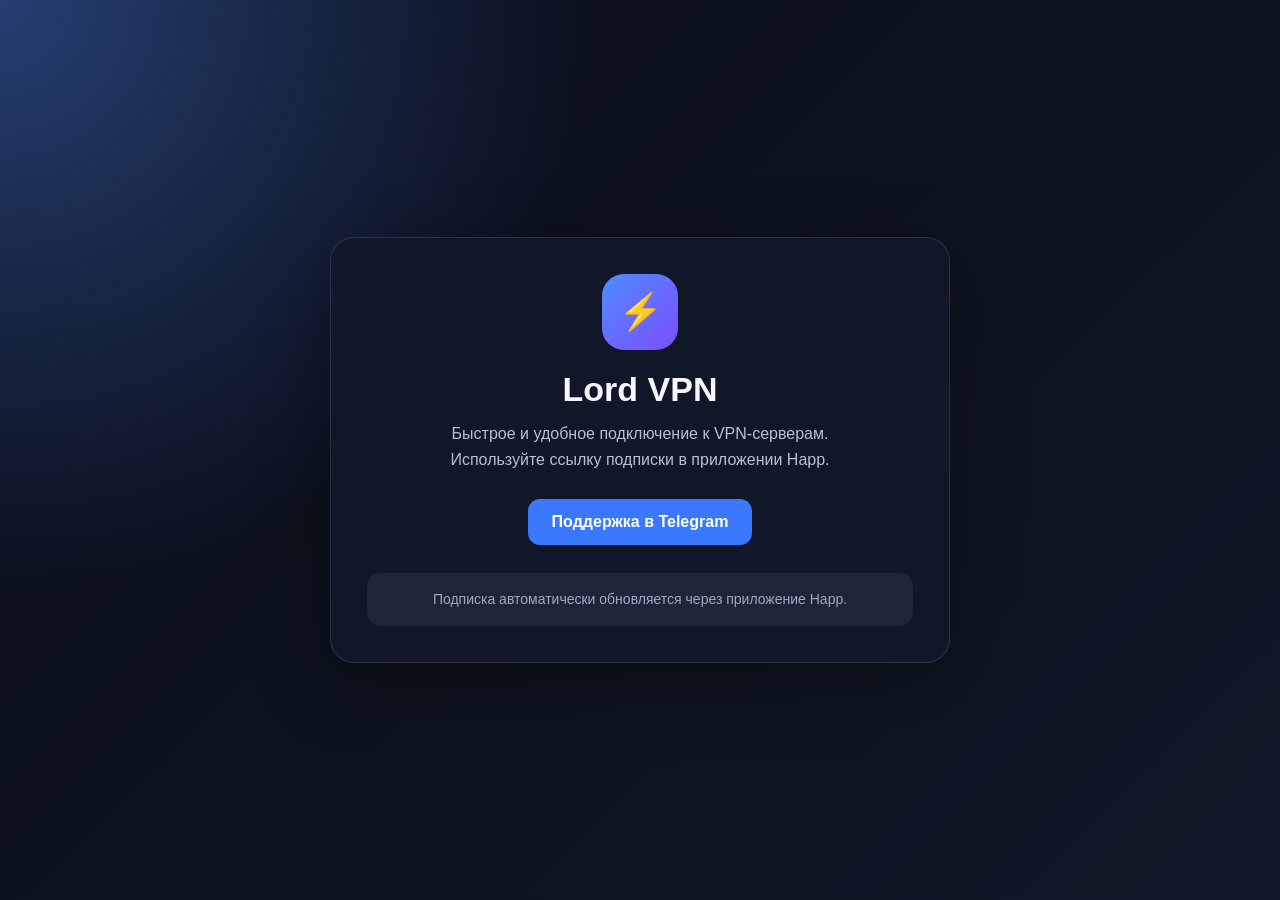
==== index.html @ 8241a717 "Create index.html" ====
<!DOCTYPE html>
<html lang="ru">
<head>
  <meta charset="UTF-8">
  <meta name="viewport" content="width=device-width, initial-scale=1.0">
  <title>Lord VPN</title>

  <style>
    * {
      box-sizing: border-box;
    }

    body {
      margin: 0;
      min-height: 100vh;
      display: flex;
      align-items: center;
      justify-content: center;
      padding: 24px;
      color: #f4f7fb;
      font-family: Arial, sans-serif;
      background:
        radial-gradient(circle at top left, #263e71 0, transparent 38%),
        linear-gradient(135deg, #090d18, #111827);
    }

    .card {
      width: 100%;
      max-width: 620px;
      padding: 36px;
      text-align: center;
      border: 1px solid rgba(255, 255, 255, 0.12);
      border-radius: 24px;
      background: rgba(18, 25, 43, 0.88);
      box-shadow: 0 20px 70px rgba(0, 0, 0, 0.35);
    }

    .logo {
      width: 76px;
      height: 76px;
      margin: 0 auto 20px;
      display: grid;
      place-items: center;
      border-radius: 22px;
      font-size: 36px;
      background: linear-gradient(135deg, #4f8cff, #7c4dff);
    }

    h1 {
      margin: 0 0 12px;
      font-size: 34px;
    }

    p {
      margin: 0 auto 26px;
      max-width: 470px;
      color: #b7c1d6;
      line-height: 1.6;
    }

    .button {
      display: inline-block;
      padding: 14px 24px;
      color: white;
      font-weight: bold;
      text-decoration: none;
      border-radius: 12px;
      background: #3978ff;
      transition: 0.2s;
    }

    .button:hover {
      background: #5b91ff;
      transform: translateY(-2px);
    }

    .info {
      margin-top: 28px;
      padding: 16px;
      color: #9eabc4;
      font-size: 14px;
      line-height: 1.5;
      border-radius: 14px;
      background: rgba(255, 255, 255, 0.06);
    }
  </style>
</head>

<body>
  <main class="card">
    <div class="logo">⚡</div>

    <h1>Lord VPN</h1>

    <p>
      Быстрое и удобное подключение к VPN-серверам.
      Используйте ссылку подписки в приложении Happ.
    </p>

    <a class="button" href="https://t.me/xokeza" target="_blank">
      Поддержка в Telegram
    </a>

    <div class="info">
      Подписка автоматически обновляется через приложение Happ.
    </div>
  </main>
</body>
</html>
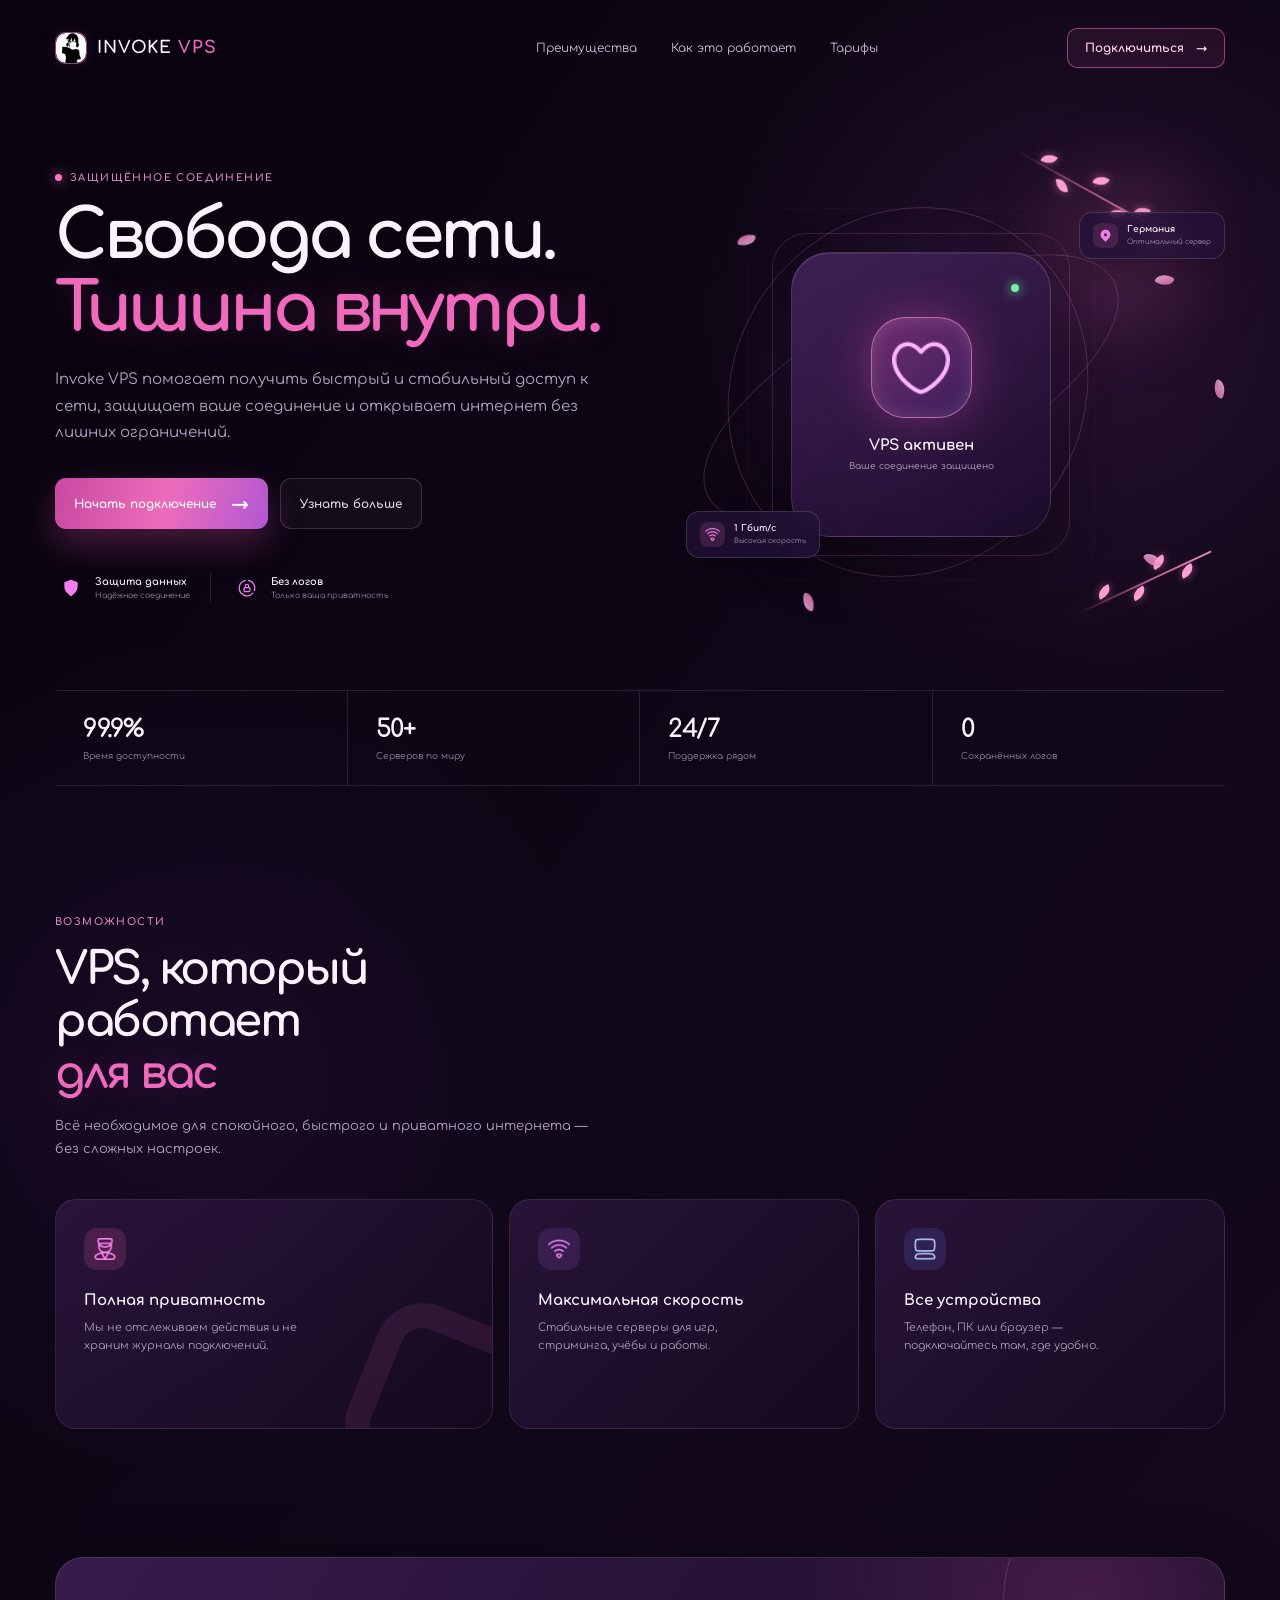
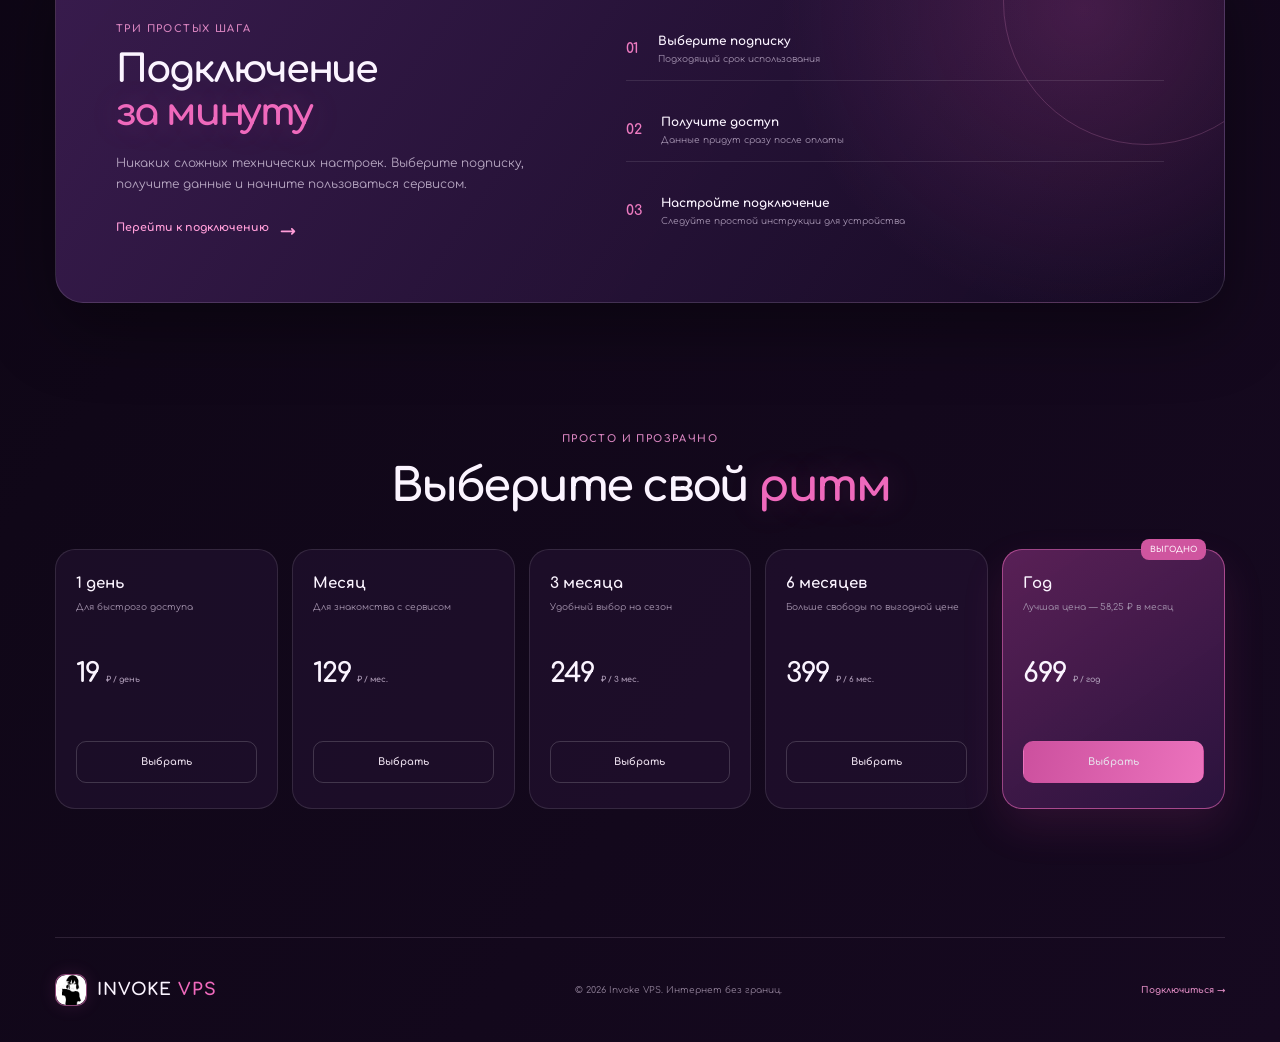
==== commit d0306864: "Added same files for sites" ====
--- a/index.html
+++ b/index.html
@@ -1,109 +1,486 @@
-<!DOCTYPE html>
-<html lang="ru">
-<head>
-  <meta charset="UTF-8">
-  <meta name="viewport" content="width=device-width, initial-scale=1.0">
-  <title>Lord VPN</title>
-
-  <style>
-    * {
-      box-sizing: border-box;
-    }
-
-    body {
-      margin: 0;
-      min-height: 100vh;
-      display: flex;
-      align-items: center;
-      justify-content: center;
-      padding: 24px;
-      color: #f4f7fb;
-      font-family: Arial, sans-serif;
-      background:
-        radial-gradient(circle at top left, #263e71 0, transparent 38%),
-        linear-gradient(135deg, #090d18, #111827);
-    }
-
-    .card {
-      width: 100%;
-      max-width: 620px;
-      padding: 36px;
-      text-align: center;
-      border: 1px solid rgba(255, 255, 255, 0.12);
-      border-radius: 24px;
-      background: rgba(18, 25, 43, 0.88);
-      box-shadow: 0 20px 70px rgba(0, 0, 0, 0.35);
-    }
-
-    .logo {
-      width: 76px;
-      height: 76px;
-      margin: 0 auto 20px;
-      display: grid;
-      place-items: center;
-      border-radius: 22px;
-      font-size: 36px;
-      background: linear-gradient(135deg, #4f8cff, #7c4dff);
-    }
-
-    h1 {
-      margin: 0 0 12px;
-      font-size: 34px;
-    }
-
-    p {
-      margin: 0 auto 26px;
-      max-width: 470px;
-      color: #b7c1d6;
-      line-height: 1.6;
-    }
-
-    .button {
-      display: inline-block;
-      padding: 14px 24px;
-      color: white;
-      font-weight: bold;
-      text-decoration: none;
-      border-radius: 12px;
-      background: #3978ff;
-      transition: 0.2s;
-    }
-
-    .button:hover {
-      background: #5b91ff;
-      transform: translateY(-2px);
-    }
-
-    .info {
-      margin-top: 28px;
-      padding: 16px;
-      color: #9eabc4;
-      font-size: 14px;
-      line-height: 1.5;
-      border-radius: 14px;
-      background: rgba(255, 255, 255, 0.06);
-    }
-  </style>
-</head>
-
-<body>
-  <main class="card">
-    <div class="logo">⚡</div>
-
-    <h1>Lord VPN</h1>
-
-    <p>
-      Быстрое и удобное подключение к VPN-серверам.
-      Используйте ссылку подписки в приложении Happ.
-    </p>
-
-    <a class="button" href="https://t.me/xokeza" target="_blank">
-      Поддержка в Telegram
-    </a>
-
-    <div class="info">
-      Подписка автоматически обновляется через приложение Happ.
-    </div>
-  </main>
-</body>
-</html>
+<!DOCTYPE html>
+<html lang="ru">
+<head>
+  <meta charset="UTF-8">
+  <meta name="viewport" content="width=device-width, initial-scale=1.0">
+  <meta name="theme-color" content="#12091f">
+  <meta
+    name="description"
+    content="Invoke VPS — быстрый, приватный и безопасный сервис доступа к серверам."
+  >
+  <title>Invoke VPS — Свобода в сети</title>
+
+  <link rel="preconnect" href="https://fonts.googleapis.com">
+  <link rel="preconnect" href="https://fonts.gstatic.com" crossorigin>
+  <link
+    href="https://fonts.googleapis.com/css2?family=Comfortaa:wght@400;500;600;700&display=swap"
+    rel="stylesheet"
+  >
+
+  <link rel="stylesheet" href="css/style.css">
+  <script src="js/app.js" defer></script>
+</head>
+
+<body>
+  <div class="page-loader" id="pageLoader" aria-label="Загрузка сайта">
+    <div class="loader-glow glow-one"></div>
+    <div class="loader-glow glow-two"></div>
+
+    <div class="loader-content">
+      <div class="loader-mark">
+        <span class="loader-ring"></span>
+
+        <span class="loader-logo-wrapper">
+          <img
+            class="site-logo loader-logo"
+            src="assets/png/logo.jpg"
+            alt="Invoke VPS"
+          >
+        </span>
+      </div>
+
+      <p class="loader-title">
+        INVOKE <span>VPS</span>
+      </p>
+
+      <div class="loader-line">
+        <span></span>
+      </div>
+
+      <p class="loader-text">
+      </p>
+    </div>
+
+    <div class="loader-petal petal-a"></div>
+    <div class="loader-petal petal-b"></div>
+    <div class="loader-petal petal-c"></div>
+  </div>
+
+  <div class="site-shell">
+    <header class="header container">
+      <a class="brand" href="index.html" aria-label="Invoke VPS — главная">
+        <span class="brand-icon">
+          <img
+            class="site-logo"
+            src="assets/png/logo.jpg"
+            alt=""
+          >
+        </span>
+
+        <span>
+          INVOKE <b>VPS</b>
+        </span>
+      </a>
+
+      <nav class="nav" aria-label="Основная навигация">
+        <a href="#advantages">Преимущества</a>
+        <a href="#how-it-works">Как это работает</a>
+        <a href="#plans">Тарифы</a>
+      </nav>
+
+      <a class="header-action" href="connection/index.html">
+        Подключиться
+        <span aria-hidden="true">→</span>
+      </a>
+    </header>
+
+    <main>
+      <section class="hero container">
+        <div class="hero-copy">
+          <div class="eyebrow">
+            <span class="eyebrow-dot"></span>
+            ЗАЩИЩЁННОЕ СОЕДИНЕНИЕ
+          </div>
+
+          <h1>
+            Свобода сети.<br>
+            <span>Тишина внутри.</span>
+          </h1>
+
+          <p class="hero-description">
+            Invoke VPS помогает получить быстрый и стабильный доступ к сети,
+            защищает ваше соединение и открывает интернет без лишних ограничений.
+          </p>
+
+          <div class="hero-actions">
+            <a class="button button-primary" href="connection/index.html">
+              Начать подключение
+              <span class="button-arrow" aria-hidden="true">→</span>
+            </a>
+
+            <a class="button button-ghost" href="#advantages">
+              Узнать больше
+            </a>
+          </div>
+
+          <div class="trust-row">
+            <div class="trust-item">
+              <span class="trust-icon">
+                <img
+                  src="assets/icons/shield.svg"
+                  alt=""
+                  aria-hidden="true"
+                >
+              </span>
+
+              <span>
+                <b>Защита данных</b>
+                <small>Надёжное соединение</small>
+              </span>
+            </div>
+
+            <div class="trust-divider"></div>
+
+            <div class="trust-item">
+              <span class="trust-icon">
+                <img
+                  src="assets/icons/privacy.svg"
+                  alt=""
+                  aria-hidden="true"
+                >
+              </span>
+
+              <span>
+                <b>Без логов</b>
+                <small>Только ваша приватность</small>
+              </span>
+            </div>
+          </div>
+        </div>
+
+        <div class="hero-visual" aria-hidden="true">
+          <div class="ambient-orb orb-large"></div>
+          <div class="ambient-orb orb-small"></div>
+
+          <div class="orbit orbit-one"></div>
+          <div class="orbit orbit-two"></div>
+
+          <div class="sakura-branch branch-one">
+            <i></i>
+            <i></i>
+            <i></i>
+            <i></i>
+            <i></i>
+            <i></i>
+          </div>
+
+          <div class="sakura-branch branch-two">
+            <i></i>
+            <i></i>
+            <i></i>
+            <i></i>
+          </div>
+
+          <div class="shield-card">
+            <div class="shield-pulse pulse-one"></div>
+            <div class="shield-pulse pulse-two"></div>
+
+            <div class="central-shield">
+              <img
+                src="assets/icons/online.png"
+                alt=""
+              >
+            </div>
+
+            <span class="status-dot"></span>
+
+            <p>VPS активен</p>
+            <small>Ваше соединение защищено</small>
+          </div>
+
+          <div class="floating-card location-card">
+            <span class="mini-icon">
+              <img
+                src="assets/icons/location.svg"
+                alt=""
+              >
+            </span>
+
+            <span>
+              <b>Германия</b>
+              <small>Оптимальный сервер</small>
+            </span>
+          </div>
+
+          <div class="floating-card speed-card">
+            <span class="mini-icon">
+              <img
+                src="assets/icons/speed.png"
+                alt=""
+              >
+            </span>
+
+            <span>
+              <b>1 Гбит/с</b>
+              <small>Высокая скорость</small>
+            </span>
+          </div>
+
+          <div class="petal petal-1"></div>
+          <div class="petal petal-2"></div>
+          <div class="petal petal-3"></div>
+          <div class="petal petal-4"></div>
+          <div class="petal petal-5"></div>
+        </div>
+      </section>
+
+      <section class="metrics container" aria-label="Статистика Invoke VPS">
+        <div class="metric">
+          <strong>99.9%</strong>
+          <span>Время доступности</span>
+        </div>
+
+        <div class="metric">
+          <strong>50+</strong>
+          <span>Серверов по миру</span>
+        </div>
+
+        <div class="metric">
+          <strong>24/7</strong>
+          <span>Поддержка рядом</span>
+        </div>
+
+        <div class="metric">
+          <strong>0</strong>
+          <span>Сохранённых логов</span>
+        </div>
+      </section>
+
+      <section class="advantages container" id="advantages">
+        <div class="section-heading">
+          <span class="section-label">ВОЗМОЖНОСТИ</span>
+
+          <h2>
+            VPS, который работает<br>
+            <span>для вас</span>
+          </h2>
+
+          <p>
+            Всё необходимое для спокойного, быстрого и приватного интернета —
+            без сложных настроек.
+          </p>
+        </div>
+
+        <div class="feature-grid">
+          <article class="feature-card feature-card-wide">
+            <span class="feature-icon icon-pink">
+              <img
+                src="assets/icons/security.png"
+                alt=""
+              >
+            </span>
+
+            <h3>Полная приватность</h3>
+
+            <p>
+              Мы не отслеживаем действия и не храним журналы подключений.
+            </p>
+
+            <span class="card-art card-art-shield"></span>
+          </article>
+
+          <article class="feature-card">
+            <span class="feature-icon icon-purple">
+              <img
+                src="assets/icons/speed.png"
+                alt=""
+              >
+            </span>
+
+            <h3>Максимальная скорость</h3>
+
+            <p>
+              Стабильные серверы для игр, стриминга, учёбы и работы.
+            </p>
+          </article>
+
+          <article class="feature-card">
+            <span class="feature-icon icon-blue">
+              <img
+                src="assets/icons/devices.png"
+                alt=""
+              >
+            </span>
+
+            <h3>Все устройства</h3>
+
+            <p>
+              Телефон, ПК или браузер — подключайтесь там, где удобно.
+            </p>
+          </article>
+        </div>
+      </section>
+
+      <section class="how-it-works container" id="how-it-works">
+        <div class="how-panel">
+          <div class="how-copy">
+            <span class="section-label">ТРИ ПРОСТЫХ ШАГА</span>
+
+            <h2>
+              Подключение<br>
+              <span>за минуту</span>
+            </h2>
+
+            <p>
+              Никаких сложных технических настроек. Выберите подписку,
+              получите данные и начните пользоваться сервисом.
+            </p>
+
+            <a class="text-link" href="connection/index.html">
+              Перейти к подключению
+              <span>→</span>
+            </a>
+          </div>
+
+          <ol class="steps">
+            <li>
+              <span class="step-number">01</span>
+
+              <span>
+                <b>Выберите подписку</b>
+                <small>Подходящий срок использования</small>
+              </span>
+            </li>
+
+            <li>
+              <span class="step-number">02</span>
+
+              <span>
+                <b>Получите доступ</b>
+                <small>Данные придут сразу после оплаты</small>
+              </span>
+            </li>
+
+            <li>
+              <span class="step-number">03</span>
+
+              <span>
+                <b>Настройте подключение</b>
+                <small>Следуйте простой инструкции для устройства</small>
+              </span>
+            </li>
+          </ol>
+        </div>
+      </section>
+
+      <section class="plans container" id="plans">
+        <div class="section-heading centered">
+          <span class="section-label">ПРОСТО И ПРОЗРАЧНО</span>
+
+          <h2>
+            Выберите свой <span>ритм</span>
+          </h2>
+        </div>
+
+        <div class="plan-grid">
+          <article class="plan-card">
+            <h3>1 день</h3>
+
+            <p class="plan-note">
+              Для быстрого доступа
+            </p>
+
+            <div class="price">
+              19 <span>₽ / день</span>
+            </div>
+
+            <a href="connection/index.html?plan=day" class="plan-button">
+              Выбрать
+            </a>
+          </article>
+
+          <article class="plan-card">
+            <h3>Месяц</h3>
+
+            <p class="plan-note">
+              Для знакомства с сервисом
+            </p>
+
+            <div class="price">
+              129 <span>₽ / мес.</span>
+            </div>
+
+            <a href="connection/index.html?plan=month" class="plan-button">
+              Выбрать
+            </a>
+          </article>
+
+          <article class="plan-card">
+            <h3>3 месяца</h3>
+
+            <p class="plan-note">
+              Удобный выбор на сезон
+            </p>
+
+            <div class="price">
+              249 <span>₽ / 3 мес.</span>
+            </div>
+
+            <a href="connection/index.html?plan=three-months" class="plan-button">
+              Выбрать
+            </a>
+          </article>
+
+          <article class="plan-card">
+            <h3>6 месяцев</h3>
+
+            <p class="plan-note">
+              Больше свободы по выгодной цене
+            </p>
+
+            <div class="price">
+              399 <span>₽ / 6 мес.</span>
+            </div>
+
+            <a href="connection/index.html?plan=six-months" class="plan-button">
+              Выбрать
+            </a>
+          </article>
+
+          <article class="plan-card featured">
+            <span class="plan-badge">ВЫГОДНО</span>
+
+            <h3>Год</h3>
+
+            <p class="plan-note">
+              Лучшая цена — 58,25 ₽ в месяц
+            </p>
+
+            <div class="price">
+              699 <span>₽ / год</span>
+            </div>
+
+            <a href="connection/index.html?plan=year" class="plan-button">
+              Выбрать
+            </a>
+          </article>
+        </div>
+      </section>
+    </main>
+
+    <footer class="footer container">
+      <a class="brand" href="index.html" aria-label="Invoke VPS — главная">
+        <span class="brand-icon">
+          <img
+            class="site-logo"
+            src="assets/png/logo.jpg"
+            alt=""
+          >
+        </span>
+
+        <span>
+          INVOKE <b>VPS</b>
+        </span>
+      </a>
+
+      <p>
+        © 2026 Invoke VPS. Интернет без границ.
+      </p>
+
+      <a href="connection/index.html">
+        Подключиться →
+      </a>
+    </footer>
+  </div>
+</body>
+</html>
--- a/css/style.css
+++ b/css/style.css
@@ -0,0 +1,1362 @@
+:root {
+  --bg: #100718;
+  --bg-deep: #08030e;
+  --surface: rgba(36, 17, 54, 0.72);
+  --surface-light: rgba(66, 35, 88, 0.42);
+  --text: #fbf4ff;
+  --muted: #afa0bd;
+  --pink: #ef69bc;
+  --pink-bright: #ff88d0;
+  --violet: #9d68e6;
+  --line: rgba(255, 221, 251, 0.12);
+  --shadow: 0 24px 70px rgba(0, 0, 0, 0.38);
+}
+
+* {
+  box-sizing: border-box;
+}
+
+html {
+  scroll-behavior: smooth;
+}
+
+body {
+  min-width: 320px;
+  margin: 0;
+  overflow-x: hidden;
+  color: var(--text);
+  font-family: "Comfortaa", sans-serif;
+  background:
+    radial-gradient(circle at 84% 12%, rgba(143, 58, 147, 0.2), transparent 24rem),
+    radial-gradient(circle at 14% 40%, rgba(100, 46, 155, 0.13), transparent 26rem),
+    linear-gradient(125deg, var(--bg-deep), var(--bg) 48%, #160920);
+}
+
+a {
+  color: inherit;
+  text-decoration: none;
+}
+
+button,
+input,
+select {
+  font: inherit;
+}
+
+img {
+  display: block;
+  max-width: 100%;
+}
+
+.site-shell {
+  position: relative;
+  overflow: hidden;
+}
+
+.container {
+  width: min(1170px, calc(100% - 48px));
+  margin: 0 auto;
+}
+
+.site-logo {
+  width: 100%;
+  height: 100%;
+  border-radius: inherit;
+  object-fit: cover;
+}
+
+.page-loader {
+  position: fixed;
+  inset: 0;
+  z-index: 1000;
+  display: grid;
+  place-items: center;
+  overflow: hidden;
+  background: radial-gradient(circle at center, #2a123b 0%, #12071e 42%, #07020c 100%);
+  transition: opacity 0.7s ease, visibility 0.7s ease;
+}
+
+.page-loader.is-hidden {
+  visibility: hidden;
+  pointer-events: none;
+  opacity: 0;
+}
+
+.loader-content {
+  position: relative;
+  z-index: 2;
+  display: flex;
+  flex-direction: column;
+  align-items: center;
+}
+
+.loader-mark {
+  position: relative;
+  display: grid;
+  width: 105px;
+  height: 105px;
+  place-items: center;
+}
+
+.loader-ring {
+  width: 100%;
+  height: 100%;
+  border: 2px solid rgba(244, 130, 202, 0.2);
+  border-top-color: var(--pink);
+  border-right-color: #ad72f1;
+  border-radius: 50%;
+  animation: spin 1.2s linear infinite;
+}
+
+.loader-logo-wrapper {
+  position: absolute;
+  display: grid;
+  width: 58px;
+  height: 58px;
+  overflow: hidden;
+  border-radius: 20px;
+  background: linear-gradient(135deg, rgba(246, 94, 186, 0.45), rgba(120, 72, 210, 0.42));
+  box-shadow: 0 0 38px rgba(235, 98, 191, 0.55);
+  place-items: center;
+}
+
+.loader-logo {
+  width: 100%;
+  height: 100%;
+  border-radius: 20px;
+  object-fit: cover;
+}
+
+.loader-title {
+  margin: 25px 0 16px;
+  font-size: 18px;
+  font-weight: 700;
+  letter-spacing: 0.18em;
+}
+
+.loader-title span {
+  color: var(--pink);
+}
+
+.loader-line {
+  width: 210px;
+  height: 3px;
+  overflow: hidden;
+  border-radius: 6px;
+  background: rgba(255, 255, 255, 0.1);
+}
+
+.loader-line span {
+  display: block;
+  width: 45%;
+  height: 100%;
+  border-radius: inherit;
+  background: linear-gradient(90deg, #b467ee, #ff85ce);
+  animation: loading 1.25s ease-in-out infinite;
+}
+
+.loader-text {
+  margin: 14px 0 0;
+  color: #c8b4d1;
+  font-size: 11px;
+  letter-spacing: 0.07em;
+}
+
+.loader-glow {
+  position: absolute;
+  width: 35vw;
+  aspect-ratio: 1;
+  border-radius: 50%;
+  filter: blur(60px);
+  opacity: 0.28;
+}
+
+.glow-one {
+  top: -12%;
+  left: -8%;
+  background: #ad53d3;
+}
+
+.glow-two {
+  right: -10%;
+  bottom: -18%;
+  background: #fa70bd;
+}
+
+.loader-petal,
+.petal {
+  position: absolute;
+  width: 17px;
+  height: 12px;
+  border-radius: 90% 15% 90% 15%;
+  background: linear-gradient(135deg, #ffd0ec, #ed63b7);
+  opacity: 0.7;
+}
+
+.petal-a {
+  top: 18%;
+  left: 18%;
+  animation: float 4s infinite alternate;
+}
+
+.petal-b {
+  top: 28%;
+  right: 17%;
+  transform: rotate(72deg);
+  animation: float 5s 1s infinite alternate;
+}
+
+.petal-c {
+  bottom: 18%;
+  left: 31%;
+  transform: rotate(145deg);
+  animation: float 4.5s 0.4s infinite alternate;
+}
+
+.header {
+  position: relative;
+  z-index: 10;
+  display: flex;
+  height: 95px;
+  align-items: center;
+  justify-content: space-between;
+}
+
+.brand {
+  display: inline-flex;
+  align-items: center;
+  gap: 10px;
+  font-size: 17px;
+  font-weight: 700;
+  letter-spacing: 0.05em;
+}
+
+.brand b {
+  color: var(--pink);
+  font-weight: 700;
+}
+
+.brand-icon {
+  display: grid;
+  width: 32px;
+  height: 32px;
+  overflow: hidden;
+  border: 1px solid rgba(247, 131, 206, 0.5);
+  border-radius: 10px;
+  background: rgba(244, 102, 188, 0.08);
+  box-shadow: 0 0 18px rgba(239, 105, 188, 0.12);
+  place-items: center;
+}
+
+.nav {
+  display: flex;
+  gap: 34px;
+  align-items: center;
+  margin-left: 130px;
+}
+
+.nav a {
+  color: #c7b8cf;
+  font-size: 12px;
+  transition: color 0.2s ease;
+}
+
+.nav a:hover {
+  color: #ffffff;
+}
+
+.header-action {
+  display: inline-flex;
+  gap: 12px;
+  align-items: center;
+  padding: 12px 17px;
+  border: 1px solid rgba(239, 105, 188, 0.55);
+  border-radius: 10px;
+  color: #ffd3ec;
+  background: rgba(239, 105, 188, 0.08);
+  font-size: 12px;
+  font-weight: 700;
+  transition: 0.25s ease;
+}
+
+.header-action:hover {
+  transform: translateY(-2px);
+  box-shadow: 0 9px 25px rgba(239, 105, 188, 0.18);
+}
+
+.hero {
+  display: grid;
+  min-height: 595px;
+  grid-template-columns: 1fr 0.93fr;
+  gap: 40px;
+  align-items: center;
+  padding: 52px 0 62px;
+}
+
+.eyebrow,
+.section-label {
+  color: #d985c0;
+  font-size: 10px;
+  font-weight: 700;
+  letter-spacing: 0.14em;
+}
+
+.eyebrow {
+  display: flex;
+  gap: 8px;
+  align-items: center;
+}
+
+.eyebrow-dot {
+  width: 7px;
+  height: 7px;
+  border-radius: 50%;
+  background: #ff72c0;
+  box-shadow: 0 0 13px #ff72c0;
+}
+
+h1,
+h2,
+h3,
+p {
+  margin-top: 0;
+}
+
+h1 {
+  margin: 17px 0 21px;
+  font-size: clamp(40px, 5.3vw, 68px);
+  line-height: 1.08;
+  letter-spacing: -0.06em;
+}
+
+h1 span,
+h2 span {
+  color: var(--pink);
+  text-shadow: 0 0 35px rgba(239, 105, 188, 0.22);
+}
+
+.hero-description {
+  max-width: 535px;
+  color: var(--muted);
+  font-size: 15px;
+  line-height: 1.75;
+}
+
+.hero-actions {
+  display: flex;
+  flex-wrap: wrap;
+  gap: 12px;
+  margin-top: 32px;
+}
+
+.button {
+  display: inline-flex;
+  min-height: 51px;
+  gap: 15px;
+  align-items: center;
+  justify-content: center;
+  padding: 0 19px;
+  border-radius: 11px;
+  font-size: 12px;
+  font-weight: 700;
+  transition: transform 0.25s ease, box-shadow 0.25s ease, background 0.25s ease;
+}
+
+.button:hover {
+  transform: translateY(-3px);
+}
+
+.button-primary {
+  color: #ffffff;
+  background: linear-gradient(105deg, #c848a1, #ed6cbb 52%, #b158d2);
+  box-shadow: 0 15px 35px rgba(233, 82, 176, 0.28);
+}
+
+.button-primary:hover {
+  box-shadow: 0 18px 40px rgba(233, 82, 176, 0.42);
+}
+
+.button-arrow {
+  font-size: 19px;
+  line-height: 0;
+}
+
+.button-ghost {
+  border: 1px solid rgba(255, 255, 255, 0.15);
+  color: #dbd0e2;
+  background: rgba(255, 255, 255, 0.03);
+}
+
+.button-ghost:hover {
+  background: rgba(255, 255, 255, 0.08);
+}
+
+.trust-row {
+  display: flex;
+  gap: 20px;
+  align-items: center;
+  margin-top: 43px;
+}
+
+.trust-item {
+  display: flex;
+  gap: 9px;
+  align-items: center;
+}
+
+.trust-icon {
+  display: grid;
+  width: 31px;
+  height: 31px;
+  place-items: center;
+}
+
+.trust-icon img {
+  width: 20px;
+  height: 20px;
+  object-fit: contain;
+  filter: brightness(0) saturate(100%) invert(65%) sepia(18%) saturate(1656%) hue-rotate(245deg) brightness(97%) contrast(94%);
+}
+
+.trust-item b,
+.trust-item small {
+  display: block;
+}
+
+.trust-item b {
+  font-size: 10px;
+}
+
+.trust-item small {
+  margin-top: 4px;
+  color: #8f809c;
+  font-size: 8px;
+}
+
+.trust-divider {
+  width: 1px;
+  height: 29px;
+  background: var(--line);
+}
+
+.hero-visual {
+  position: relative;
+  min-height: 480px;
+  isolation: isolate;
+}
+
+.ambient-orb {
+  position: absolute;
+  border-radius: 50%;
+  filter: blur(2px);
+}
+
+.orb-large {
+  top: 55px;
+  left: 55px;
+  width: 365px;
+  height: 365px;
+  background: radial-gradient(circle, rgba(199, 77, 178, 0.24), rgba(119, 62, 179, 0.08) 46%, transparent 70%);
+}
+
+.orb-small {
+  top: 22px;
+  right: 20px;
+  width: 160px;
+  height: 160px;
+  background: rgba(229, 106, 190, 0.15);
+  filter: blur(34px);
+}
+
+.orbit {
+  position: absolute;
+  border: 1px solid rgba(245, 148, 214, 0.2);
+  border-radius: 50%;
+  transform: rotate(-28deg);
+}
+
+.orbit-one {
+  top: 150px;
+  left: 1px;
+  width: 460px;
+  height: 182px;
+}
+
+.orbit-two {
+  top: 54px;
+  left: 53px;
+  width: 350px;
+  height: 380px;
+  transform: rotate(36deg);
+}
+
+.shield-card {
+  position: absolute;
+  z-index: 2;
+  top: 104px;
+  left: 111px;
+  display: flex;
+  width: 260px;
+  height: 285px;
+  flex-direction: column;
+  align-items: center;
+  justify-content: center;
+  border: 1px solid rgba(255, 230, 253, 0.15);
+  border-radius: 38px;
+  background: linear-gradient(145deg, rgba(73, 38, 98, 0.78), rgba(28, 12, 43, 0.88));
+  box-shadow: 0 25px 60px rgba(0, 0, 0, 0.32), inset 0 1px rgba(255, 255, 255, 0.1);
+  backdrop-filter: blur(13px);
+}
+
+.central-shield {
+  position: relative;
+  z-index: 2;
+  display: grid;
+  width: 101px;
+  height: 101px;
+  overflow: hidden;
+  border: 1px solid rgba(255, 154, 216, 0.6);
+  border-radius: 34px;
+  background: linear-gradient(145deg, rgba(224, 84, 180, 0.32), rgba(102, 59, 181, 0.22));
+  box-shadow: 0 0 44px rgba(230, 78, 181, 0.34), inset 0 0 18px rgba(255, 202, 236, 0.18);
+  place-items: center;
+}
+
+.central-shield img {
+  width: 58px;
+  height: 58px;
+  object-fit: contain;
+  filter: brightness(0) saturate(100%) invert(85%) sepia(23%) saturate(1166%) hue-rotate(274deg) brightness(108%) contrast(101%);
+}
+
+.shield-card p {
+  position: relative;
+  z-index: 2;
+  margin: 19px 0 7px;
+  font-size: 15px;
+  font-weight: 700;
+}
+
+.shield-card small {
+  position: relative;
+  z-index: 2;
+  color: #b3a0bd;
+  font-size: 9px;
+}
+
+.status-dot {
+  position: absolute;
+  top: 31px;
+  right: 31px;
+  width: 8px;
+  height: 8px;
+  border-radius: 50%;
+  background: #74efaa;
+  box-shadow: 0 0 11px #74efaa;
+}
+
+.shield-pulse {
+  position: absolute;
+  border: 1px solid rgba(235, 106, 197, 0.2);
+  border-radius: 35px;
+}
+
+.pulse-one {
+  inset: -20px;
+  animation: pulse 3s ease-out infinite;
+}
+
+.pulse-two {
+  inset: -45px;
+  opacity: 0.2;
+  animation: pulse 3s 1.1s ease-out infinite;
+}
+
+.floating-card {
+  position: absolute;
+  z-index: 3;
+  display: flex;
+  gap: 9px;
+  align-items: center;
+  padding: 10px 13px;
+  border: 1px solid rgba(255, 255, 255, 0.14);
+  border-radius: 13px;
+  background: rgba(35, 17, 54, 0.78);
+  box-shadow: 0 12px 30px rgba(0, 0, 0, 0.25);
+  backdrop-filter: blur(10px);
+}
+
+.floating-card b,
+.floating-card small {
+  display: block;
+}
+
+.floating-card b {
+  font-size: 9px;
+}
+
+.floating-card small {
+  margin-top: 4px;
+  color: #9e8fab;
+  font-size: 7px;
+}
+
+.mini-icon {
+  display: grid;
+  width: 25px;
+  height: 25px;
+  border-radius: 8px;
+  background: rgba(240, 113, 193, 0.15);
+  place-items: center;
+}
+
+.mini-icon img {
+  width: 15px;
+  height: 15px;
+  object-fit: contain;
+  filter: brightness(0) saturate(100%) invert(72%) sepia(26%) saturate(1555%) hue-rotate(276deg) brightness(103%) contrast(89%);
+}
+
+.location-card {
+  top: 64px;
+  right: 0;
+}
+
+.speed-card {
+  bottom: 70px;
+  left: 6px;
+}
+
+.sakura-branch {
+  position: absolute;
+  z-index: 3;
+  height: 2px;
+  border-radius: 5px;
+  background: linear-gradient(90deg, transparent, #a85584, #e18db5);
+  transform-origin: left center;
+}
+
+.branch-one {
+  top: 2px;
+  right: 18px;
+  width: 190px;
+  transform: rotate(29deg);
+}
+
+.branch-two {
+  right: 0;
+  bottom: 13px;
+  width: 148px;
+  transform: rotate(-25deg);
+}
+
+.sakura-branch i {
+  position: absolute;
+  width: 14px;
+  height: 11px;
+  border-radius: 100% 10% 100% 10%;
+  background: #ff9ed1;
+  box-shadow: 0 0 9px rgba(255, 140, 203, 0.5);
+}
+
+.branch-one i:nth-child(1) {
+  top: -13px;
+  left: 25px;
+}
+
+.branch-one i:nth-child(2) {
+  top: 4px;
+  left: 49px;
+  transform: rotate(55deg);
+}
+
+.branch-one i:nth-child(3) {
+  top: -19px;
+  left: 81px;
+}
+
+.branch-one i:nth-child(4) {
+  top: 2px;
+  left: 111px;
+}
+
+.branch-one i:nth-child(5) {
+  top: -12px;
+  left: 132px;
+}
+
+.branch-one i:nth-child(6) {
+  top: 3px;
+  left: 158px;
+}
+
+.branch-two i:nth-child(1) {
+  top: -13px;
+  left: 27px;
+}
+
+.branch-two i:nth-child(2) {
+  top: 3px;
+  left: 58px;
+}
+
+.branch-two i:nth-child(3) {
+  top: -17px;
+  left: 89px;
+}
+
+.branch-two i:nth-child(4) {
+  top: 3px;
+  left: 111px;
+}
+
+.petal {
+  z-index: 4;
+  opacity: 0.8;
+}
+
+.petal-1 {
+  top: 126px;
+  right: 52px;
+  transform: rotate(28deg);
+  animation: float 4s infinite alternate;
+}
+
+.petal-2 {
+  top: 235px;
+  right: -3px;
+  transform: rotate(110deg);
+  animation: float 3s 0.4s infinite alternate;
+}
+
+.petal-3 {
+  top: 86px;
+  left: 58px;
+  transform: rotate(190deg);
+  animation: float 4.4s 0.8s infinite alternate;
+}
+
+.petal-4 {
+  bottom: 20px;
+  left: 120px;
+  transform: rotate(280deg);
+  animation: float 3.8s 0.3s infinite alternate;
+}
+
+.petal-5 {
+  right: 64px;
+  bottom: 62px;
+  transform: rotate(55deg);
+  animation: float 4.7s 1s infinite alternate;
+}
+
+.metrics {
+  display: grid;
+  grid-template-columns: repeat(4, 1fr);
+  margin-bottom: 125px;
+  border-top: 1px solid var(--line);
+  border-bottom: 1px solid var(--line);
+}
+
+.metric {
+  padding: 24px 28px;
+  border-right: 1px solid var(--line);
+}
+
+.metric:last-child {
+  border-right: 0;
+}
+
+.metric strong,
+.metric span {
+  display: block;
+}
+
+.metric strong {
+  font-size: 25px;
+  letter-spacing: -0.06em;
+}
+
+.metric span {
+  margin-top: 8px;
+  color: #94849f;
+  font-size: 9px;
+}
+
+.advantages,
+.plans {
+  padding-bottom: 128px;
+}
+
+.section-heading {
+  max-width: 550px;
+}
+
+.section-heading h2 {
+  margin: 15px 0 16px;
+  font-size: clamp(31px, 4vw, 45px);
+  line-height: 1.15;
+  letter-spacing: -0.055em;
+}
+
+.section-heading p {
+  color: var(--muted);
+  font-size: 13px;
+  line-height: 1.75;
+}
+
+.feature-grid {
+  display: grid;
+  grid-template-columns: 1.25fr 1fr 1fr;
+  gap: 16px;
+  margin-top: 38px;
+}
+
+.feature-card {
+  position: relative;
+  min-height: 230px;
+  overflow: hidden;
+  padding: 28px;
+  border: 1px solid rgba(255, 255, 255, 0.1);
+  border-radius: 21px;
+  background: linear-gradient(135deg, rgba(60, 30, 80, 0.56), rgba(23, 11, 36, 0.62));
+  transition: transform 0.25s ease, border-color 0.25s ease;
+}
+
+.feature-card:hover {
+  transform: translateY(-6px);
+  border-color: rgba(238, 105, 188, 0.45);
+}
+
+.feature-card h3 {
+  margin: 22px 0 10px;
+  font-size: 15px;
+}
+
+.feature-card p {
+  max-width: 245px;
+  color: #a795b1;
+  font-size: 11px;
+  line-height: 1.65;
+}
+
+.feature-icon {
+  display: grid;
+  width: 42px;
+  height: 42px;
+  border-radius: 13px;
+  place-items: center;
+}
+
+.feature-icon img {
+  width: 22px;
+  height: 22px;
+  object-fit: contain;
+}
+
+.icon-pink {
+  background: rgba(244, 95, 185, 0.16);
+}
+
+.icon-pink img {
+  filter: brightness(0) saturate(100%) invert(72%) sepia(24%) saturate(1668%) hue-rotate(278deg) brightness(106%) contrast(99%);
+}
+
+.icon-purple {
+  background: rgba(152, 93, 220, 0.16);
+}
+
+.icon-purple img {
+  filter: brightness(0) saturate(100%) invert(61%) sepia(47%) saturate(940%) hue-rotate(231deg) brightness(98%) contrast(92%);
+}
+
+.icon-blue {
+  background: rgba(100, 114, 236, 0.16);
+}
+
+.icon-blue img {
+  filter: brightness(0) saturate(100%) invert(74%) sepia(23%) saturate(1007%) hue-rotate(195deg) brightness(105%) contrast(101%);
+}
+
+.card-art-shield {
+  position: absolute;
+  right: -40px;
+  bottom: -62px;
+  width: 175px;
+  height: 175px;
+  border: 25px solid rgba(239, 105, 188, 0.1);
+  border-radius: 48px;
+  transform: rotate(22deg);
+}
+
+.how-panel {
+  position: relative;
+  display: grid;
+  overflow: hidden;
+  grid-template-columns: 0.9fr 1.1fr;
+  gap: 70px;
+  padding: 60px;
+  border: 1px solid rgba(255, 255, 255, 0.12);
+  border-radius: 28px;
+  background:
+    radial-gradient(circle at 88% 15%, rgba(206, 77, 173, 0.22), transparent 19rem),
+    linear-gradient(125deg, rgba(66, 32, 89, 0.82), rgba(21, 10, 35, 0.85));
+  box-shadow: var(--shadow);
+}
+
+.how-panel::after {
+  position: absolute;
+  top: -100px;
+  right: -66px;
+  width: 285px;
+  height: 285px;
+  border: 1px solid rgba(250, 153, 213, 0.2);
+  border-radius: 50%;
+  content: "";
+}
+
+.how-copy {
+  position: relative;
+  z-index: 1;
+}
+
+.how-copy h2 {
+  margin: 13px 0 17px;
+  font-size: 38px;
+  line-height: 1.15;
+  letter-spacing: -0.06em;
+}
+
+.how-copy p {
+  color: #b6a6c1;
+  font-size: 12px;
+  line-height: 1.7;
+}
+
+.text-link {
+  display: inline-flex;
+  gap: 11px;
+  margin-top: 15px;
+  color: #ff9dd8;
+  font-size: 11px;
+  font-weight: 700;
+}
+
+.text-link span {
+  font-size: 17px;
+}
+
+.steps {
+  position: relative;
+  z-index: 1;
+  display: grid;
+  gap: 18px;
+  padding: 0;
+  margin: 0;
+  list-style: none;
+}
+
+.steps li {
+  display: flex;
+  gap: 19px;
+  align-items: center;
+  padding: 16px 0;
+  border-bottom: 1px solid rgba(255, 255, 255, 0.1);
+}
+
+.steps li:last-child {
+  border-bottom: 0;
+}
+
+.step-number {
+  color: #ee7bc1;
+  font-size: 14px;
+  font-weight: 700;
+}
+
+.steps b,
+.steps small {
+  display: block;
+}
+
+.steps b {
+  font-size: 12px;
+}
+
+.steps small {
+  margin-top: 6px;
+  color: #a392af;
+  font-size: 9px;
+}
+
+.plans {
+  padding-top: 125px;
+}
+
+.centered {
+  margin: 0 auto;
+  text-align: center;
+}
+
+.plan-grid {
+  display: grid;
+  grid-template-columns: repeat(5, 1fr);
+  gap: 14px;
+  margin-top: 36px;
+  align-items: stretch;
+}
+
+.plan-card {
+  position: relative;
+  display: flex;
+  min-width: 0;
+  min-height: 260px;
+  flex-direction: column;
+  padding: 25px 20px;
+  border: 1px solid rgba(255, 255, 255, 0.11);
+  border-radius: 20px;
+  background: rgba(44, 22, 61, 0.42);
+  transition: transform 0.25s ease, border-color 0.25s ease, box-shadow 0.25s ease;
+}
+
+.plan-card:hover {
+  transform: translateY(-6px);
+  border-color: rgba(239, 105, 188, 0.44);
+  box-shadow: 0 17px 35px rgba(0, 0, 0, 0.2);
+}
+
+.plan-card.featured {
+  border-color: rgba(241, 108, 190, 0.55);
+  background: linear-gradient(145deg, rgba(140, 50, 128, 0.58), rgba(50, 23, 72, 0.73));
+  box-shadow: 0 18px 43px rgba(226, 78, 175, 0.12);
+}
+
+.plan-card.featured:hover {
+  box-shadow: 0 23px 50px rgba(226, 78, 175, 0.2);
+}
+
+.plan-badge {
+  position: absolute;
+  top: -11px;
+  right: 18px;
+  padding: 6px 9px;
+  border-radius: 8px;
+  color: #fff2fb;
+  background: #cf559f;
+  font-size: 8px;
+  font-weight: 700;
+}
+
+.plan-card h3 {
+  margin-bottom: 9px;
+  font-size: 15px;
+}
+
+.plan-note {
+  min-height: 32px;
+  margin-bottom: 0;
+  color: #a493ad;
+  font-size: 9px;
+  line-height: 1.55;
+}
+
+.price {
+  margin: 25px 0;
+  font-size: 27px;
+  font-weight: 700;
+  letter-spacing: -0.06em;
+  white-space: nowrap;
+}
+
+.price span {
+  color: #ad9bb6;
+  font-size: 8px;
+  letter-spacing: 0;
+}
+
+.plan-button {
+  display: flex;
+  min-height: 42px;
+  align-items: center;
+  justify-content: center;
+  margin-top: auto;
+  border: 1px solid rgba(255, 255, 255, 0.17);
+  border-radius: 10px;
+  color: #e7dbe9;
+  font-size: 10px;
+  font-weight: 700;
+  transition: 0.25s ease;
+}
+
+.featured .plan-button {
+  border-color: transparent;
+  background: linear-gradient(105deg, #cc509e, #ec73bd);
+}
+
+.plan-button:hover {
+  transform: translateY(-2px);
+  background: rgba(255, 255, 255, 0.1);
+}
+
+.featured .plan-button:hover {
+  background: linear-gradient(105deg, #dc5baa, #fa82ca);
+}
+
+.footer {
+  display: flex;
+  min-height: 105px;
+  gap: 20px;
+  align-items: center;
+  justify-content: space-between;
+  border-top: 1px solid var(--line);
+}
+
+.footer p,
+.footer > a:last-child {
+  margin: 0;
+  color: #908098;
+  font-size: 9px;
+}
+
+.footer > a:last-child {
+  color: #d887bd;
+  font-weight: 700;
+}
+
+@keyframes spin {
+  to {
+    transform: rotate(360deg);
+  }
+}
+
+@keyframes loading {
+  from {
+    transform: translateX(-120%);
+  }
+
+  to {
+    transform: translateX(320%);
+  }
+}
+
+@keyframes pulse {
+  0% {
+    transform: scale(0.82);
+    opacity: 0.8;
+  }
+
+  100% {
+    transform: scale(1.16);
+    opacity: 0;
+  }
+}
+
+@keyframes float {
+  to {
+    translate: 0 -13px;
+    rotate: 14deg;
+  }
+}
+
+@media (max-width: 1120px) {
+  .plan-grid {
+    grid-template-columns: repeat(3, 1fr);
+  }
+}
+
+@media (max-width: 900px) {
+  .nav {
+    display: none;
+  }
+
+  .hero {
+    grid-template-columns: 1fr;
+    padding-top: 70px;
+  }
+
+  .hero-copy {
+    text-align: center;
+  }
+
+  .eyebrow,
+  .hero-actions,
+  .trust-row {
+    justify-content: center;
+  }
+
+  .hero-description {
+    margin-right: auto;
+    margin-left: auto;
+  }
+
+  .hero-visual {
+    width: min(520px, 100%);
+    margin: 0 auto;
+  }
+
+  .feature-grid {
+    grid-template-columns: 1fr 1fr;
+  }
+
+  .feature-card-wide {
+    grid-column: span 2;
+  }
+
+  .how-panel {
+    gap: 32px;
+    padding: 42px;
+  }
+
+  .metrics {
+    margin-bottom: 85px;
+  }
+
+  .advantages,
+  .plans {
+    padding-bottom: 85px;
+  }
+
+  .plans {
+    padding-top: 85px;
+  }
+}
+
+@media (max-width: 720px) {
+  .plan-grid {
+    grid-template-columns: repeat(2, 1fr);
+  }
+}
+
+@media (max-width: 620px) {
+  .container {
+    width: min(100% - 32px, 1170px);
+  }
+
+  .header {
+    height: 76px;
+  }
+
+  .header-action {
+    padding: 10px 12px;
+    font-size: 10px;
+  }
+
+  .brand {
+    font-size: 13px;
+  }
+
+  .brand-icon {
+    width: 28px;
+    height: 28px;
+  }
+
+  .hero {
+    min-height: auto;
+    padding: 60px 0 44px;
+  }
+
+  .hero-description {
+    font-size: 12px;
+  }
+
+  .trust-row {
+    gap: 10px;
+  }
+
+  .trust-item small {
+    max-width: 90px;
+  }
+
+  .hero-visual {
+    min-height: 387px;
+    margin-bottom: -50px;
+    transform: scale(0.83);
+    transform-origin: top center;
+  }
+
+  .shield-card {
+    left: 50%;
+    transform: translateX(-50%);
+  }
+
+  .location-card {
+    right: -11px;
+  }
+
+  .speed-card {
+    left: -8px;
+  }
+
+  .metrics {
+    grid-template-columns: 1fr 1fr;
+    margin-bottom: 65px;
+  }
+
+  .metric {
+    padding: 18px;
+    border-bottom: 1px solid var(--line);
+  }
+
+  .metric:nth-child(2) {
+    border-right: 0;
+  }
+
+  .metric:nth-child(3),
+  .metric:nth-child(4) {
+    border-bottom: 0;
+  }
+
+  .feature-grid,
+  .plan-grid {
+    grid-template-columns: 1fr;
+  }
+
+  .feature-card-wide {
+    grid-column: auto;
+  }
+
+  .how-panel {
+    grid-template-columns: 1fr;
+    padding: 31px 25px;
+  }
+
+  .how-copy h2 {
+    font-size: 32px;
+  }
+
+  .plans {
+    padding-top: 65px;
+  }
+
+  .plan-card {
+    min-height: 220px;
+    padding: 26px;
+  }
+
+  .plan-note {
+    min-height: auto;
+  }
+
+  .footer {
+    flex-wrap: wrap;
+    justify-content: center;
+    padding: 25px 0;
+    text-align: center;
+  }
+
+  .footer .brand {
+    width: 100%;
+    justify-content: center;
+  }
+}
+
+@media (prefers-reduced-motion: reduce) {
+  *,
+  *::before,
+  *::after {
+    scroll-behavior: auto !important;
+    animation-duration: 0.01ms !important;
+    animation-iteration-count: 1 !important;
+    transition-duration: 0.01ms !important;
+  }
+}
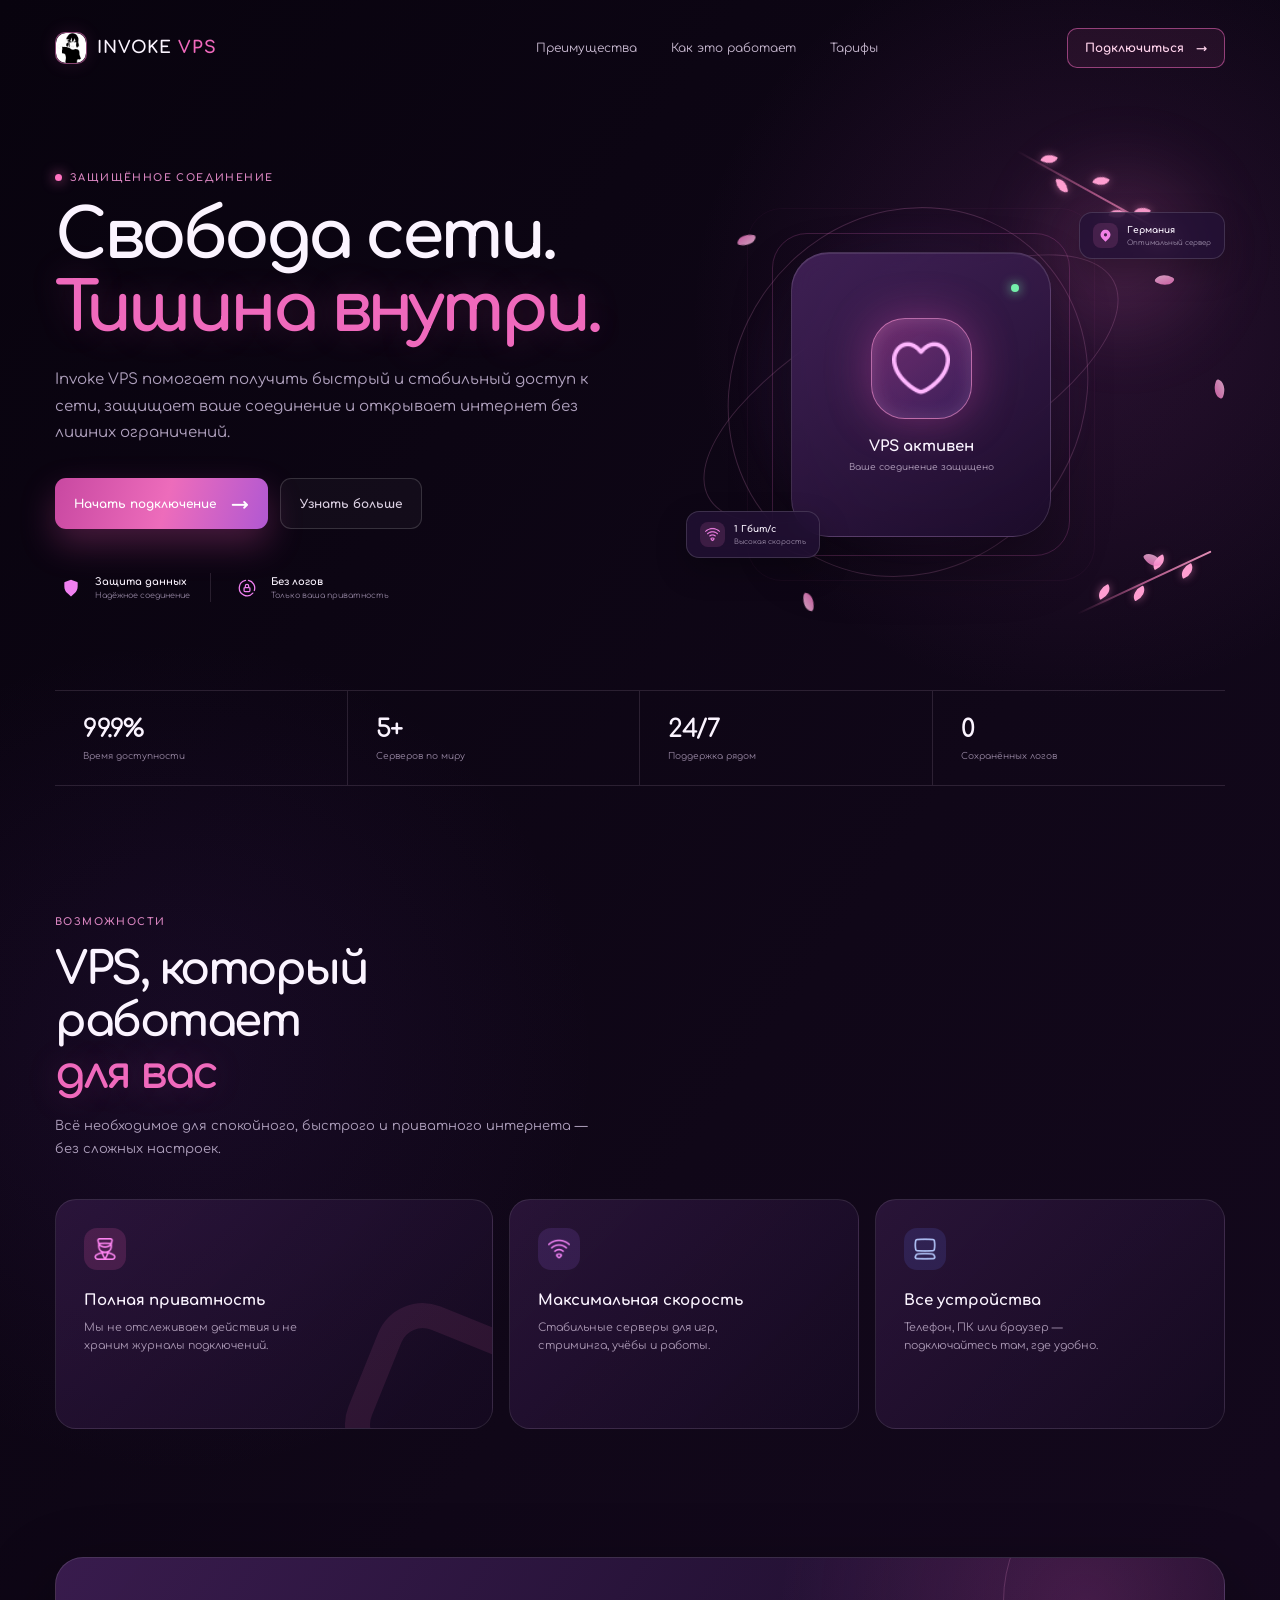
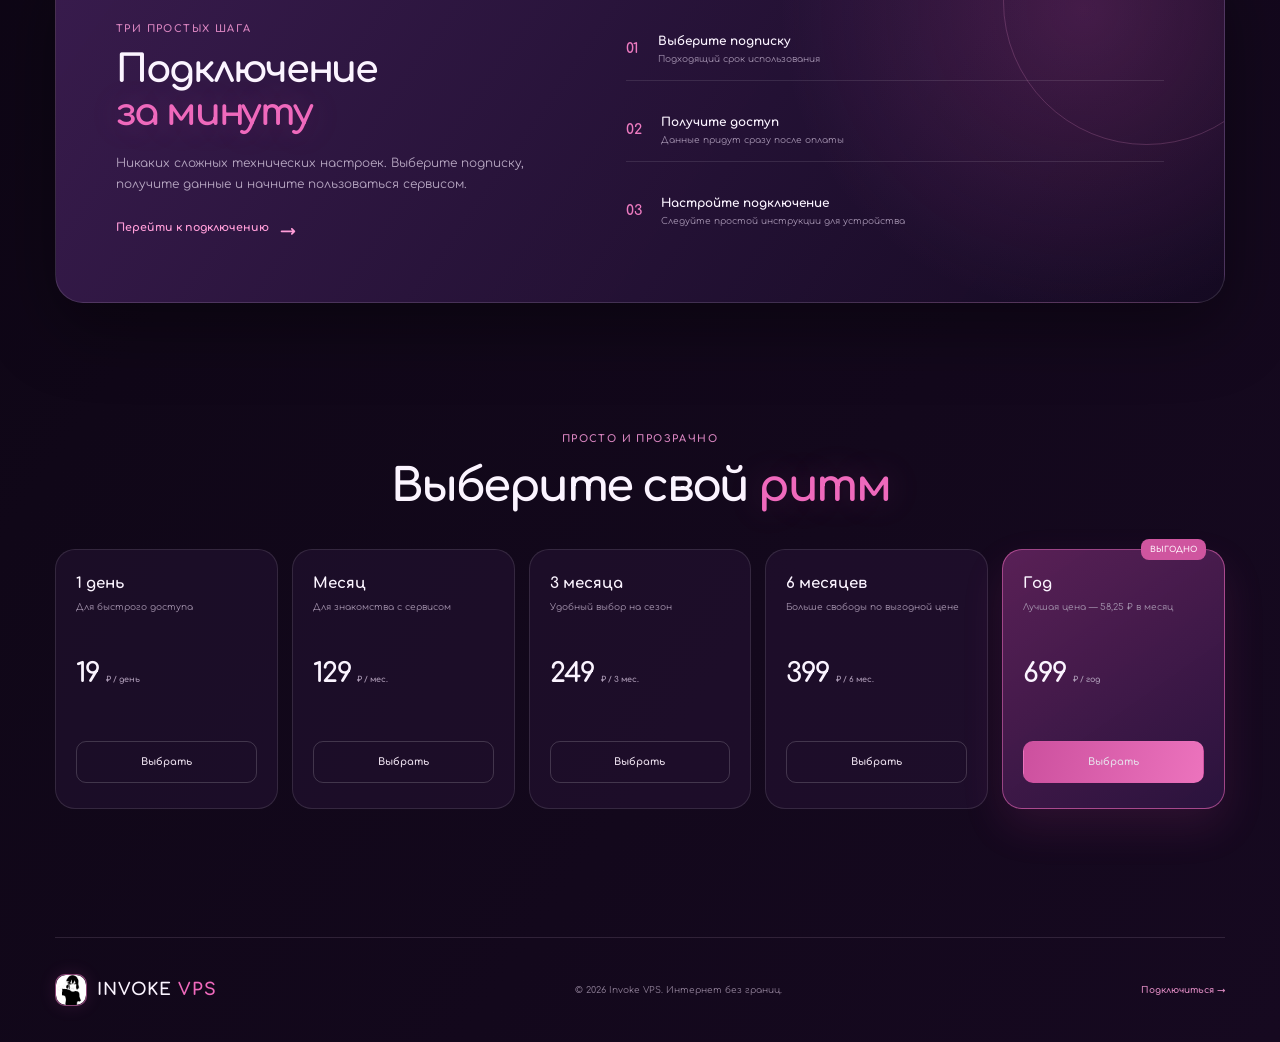
==== commit 4b49136d: "Update index.html" ====
--- a/index.html
+++ b/index.html
@@ -231,7 +231,7 @@
         </div>
 
         <div class="metric">
-          <strong>50+</strong>
+          <strong>5+</strong>
           <span>Серверов по миру</span>
         </div>
 
@@ -483,4 +483,4 @@
     </footer>
   </div>
 </body>
-</html>+</html>
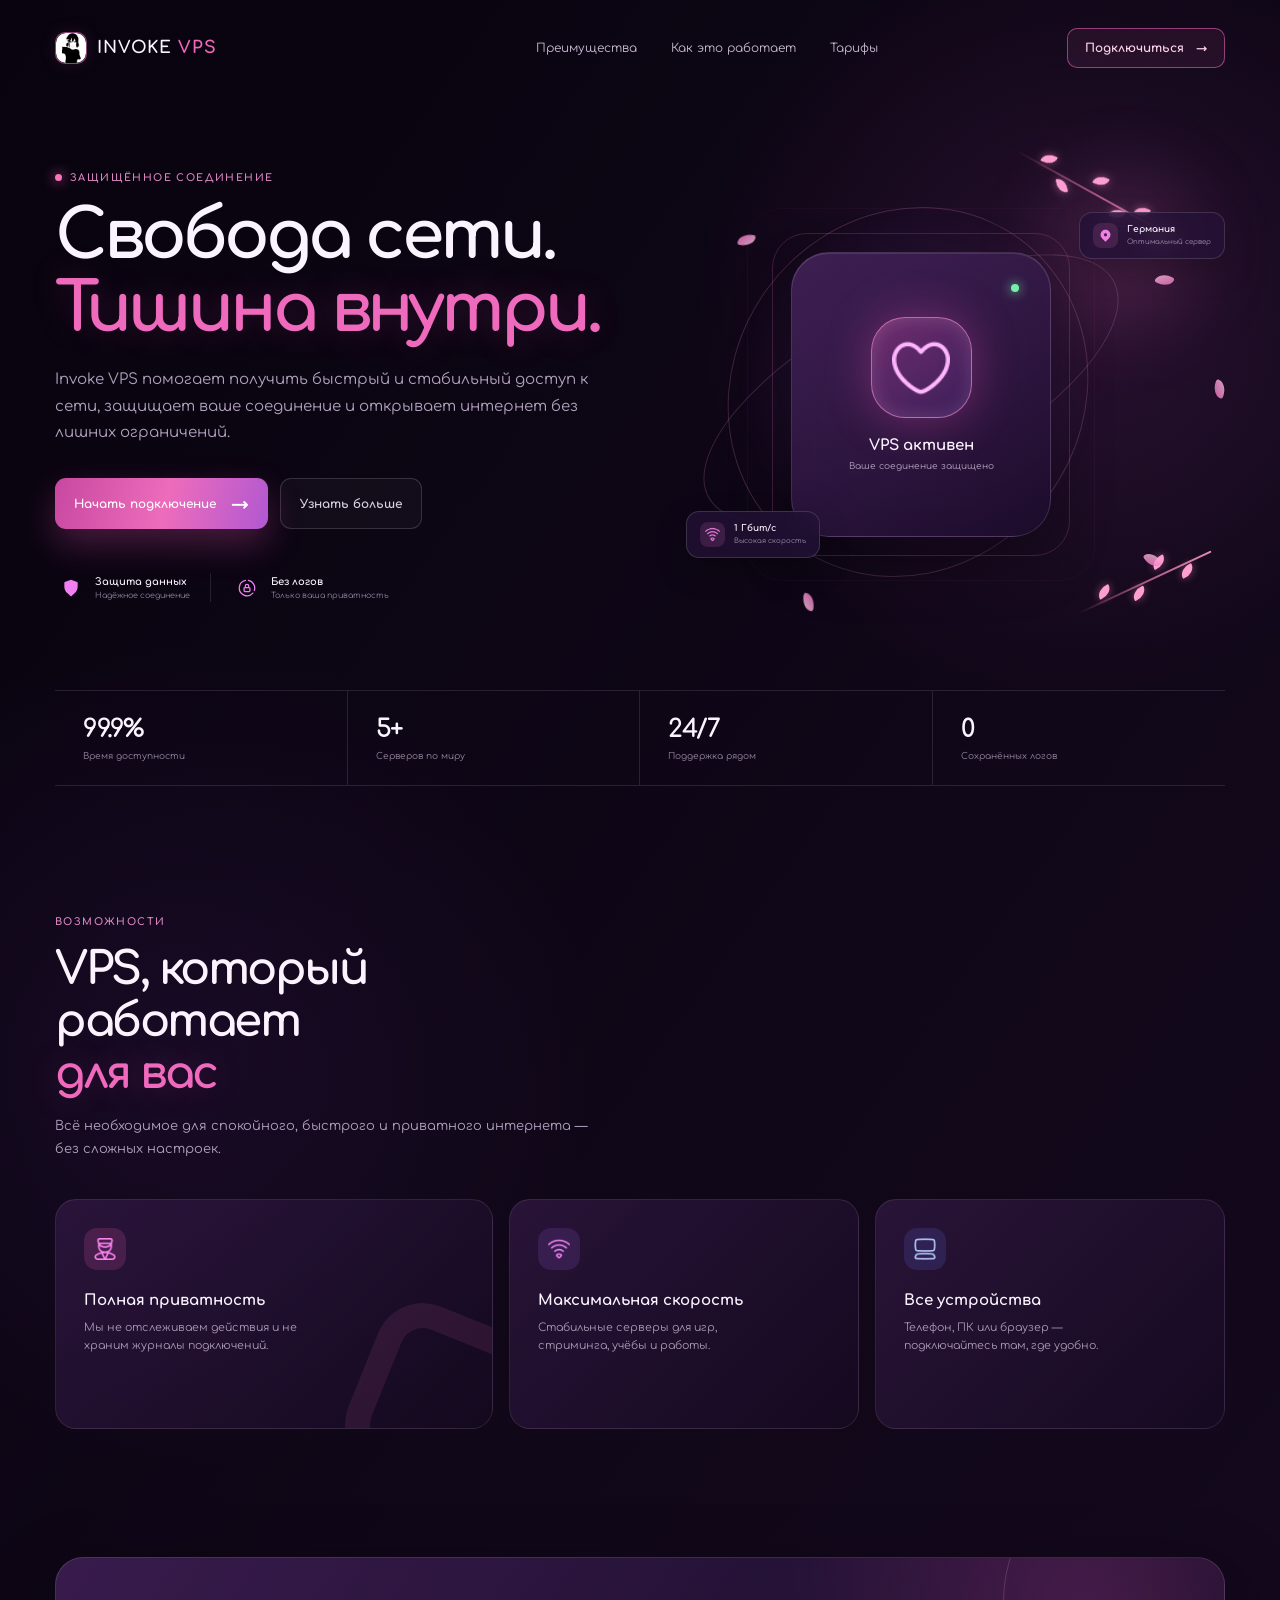
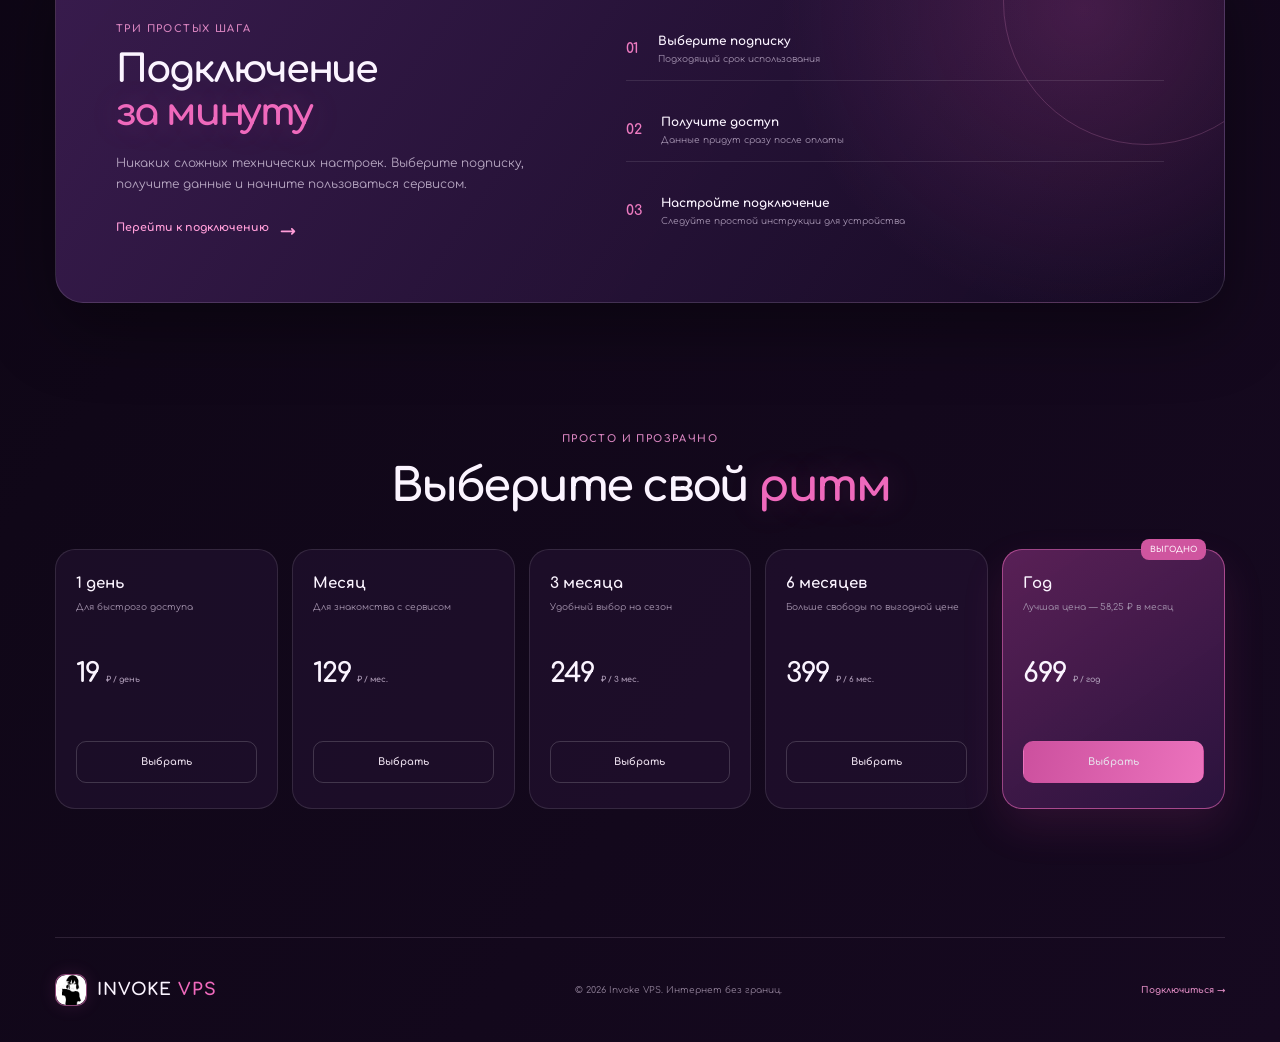
==== commit fd1284d8: "Update index.html" ====
--- a/index.html
+++ b/index.html
@@ -8,7 +8,8 @@
     name="description"
     content="Invoke VPS — быстрый, приватный и безопасный сервис доступа к серверам."
   >
-  <title>Invoke VPS — Свобода в сети</title>
+  <title>Invoke VPS</title>
+  <link rel="icon" type="image/png" sizes="32x32" href="assets/favicon.jpg">
 
   <link rel="preconnect" href="https://fonts.googleapis.com">
   <link rel="preconnect" href="https://fonts.gstatic.com" crossorigin>
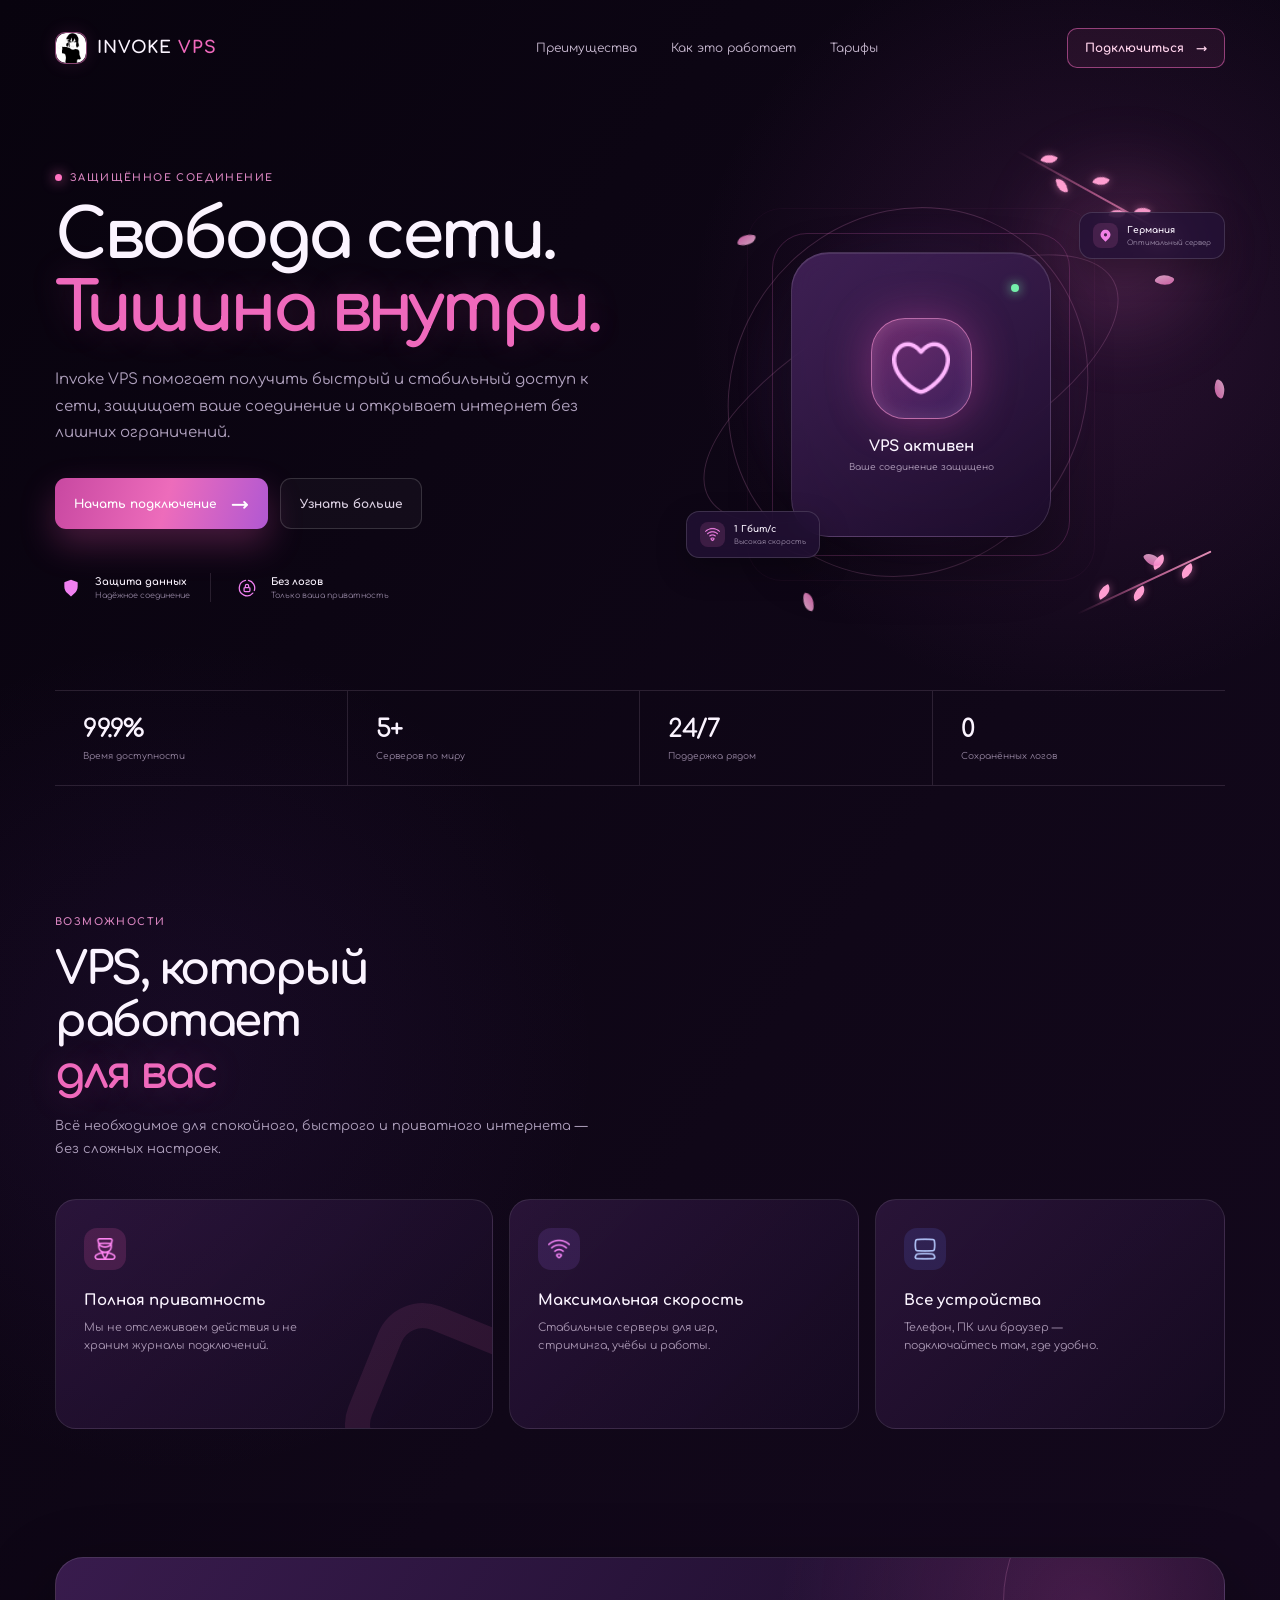
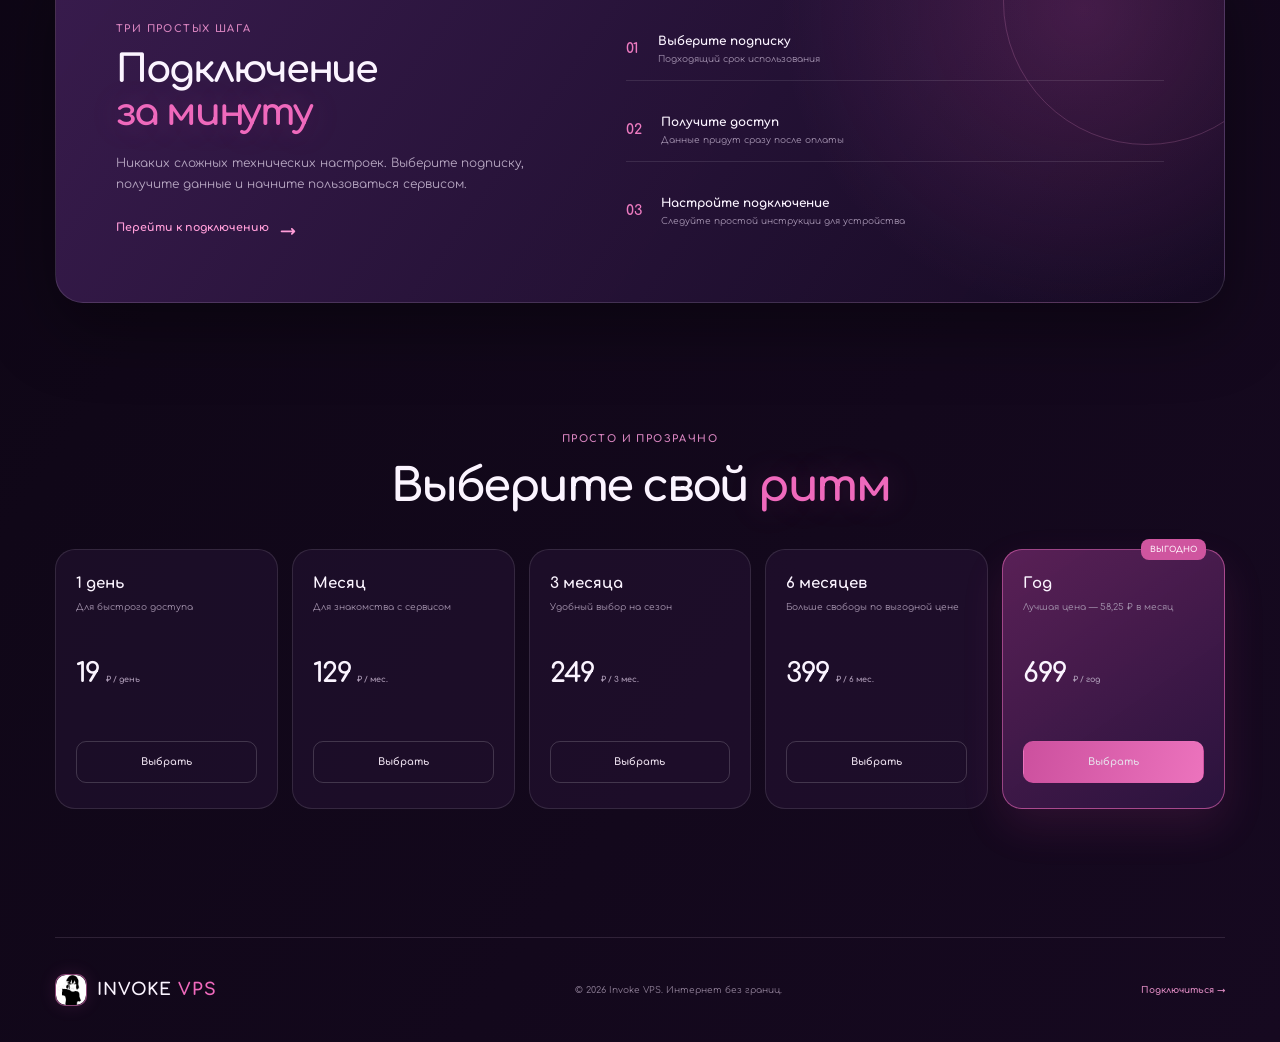
==== commit 559c8d0f: "Update index.html" ====
--- a/index.html
+++ b/index.html
@@ -9,7 +9,7 @@
     content="Invoke VPS — быстрый, приватный и безопасный сервис доступа к серверам."
   >
   <title>Invoke VPS</title>
-  <link rel="icon" type="image/png" sizes="32x32" href="assets/favicon.jpg">
+  <link rel="icon" type="image/png" sizes="32x32" href="assets/png/icon.jpg">
 
   <link rel="preconnect" href="https://fonts.googleapis.com">
   <link rel="preconnect" href="https://fonts.gstatic.com" crossorigin>
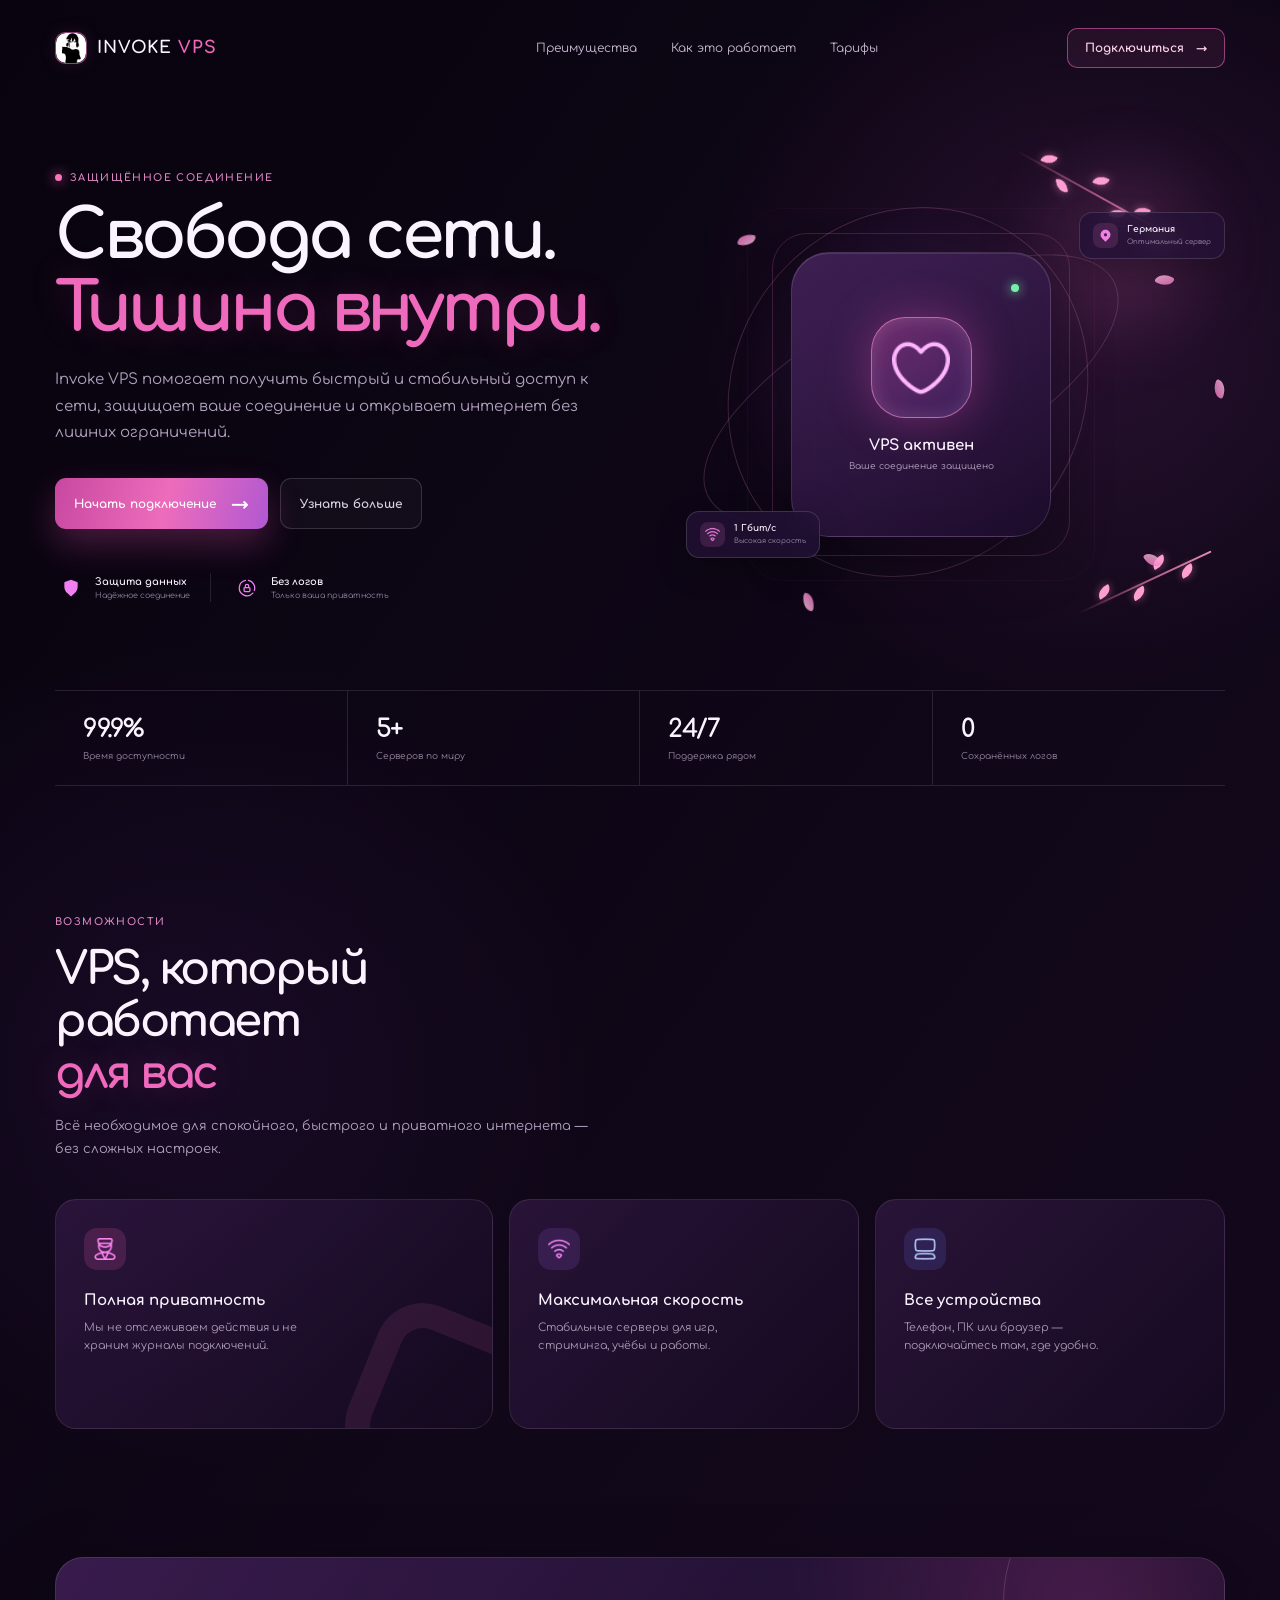
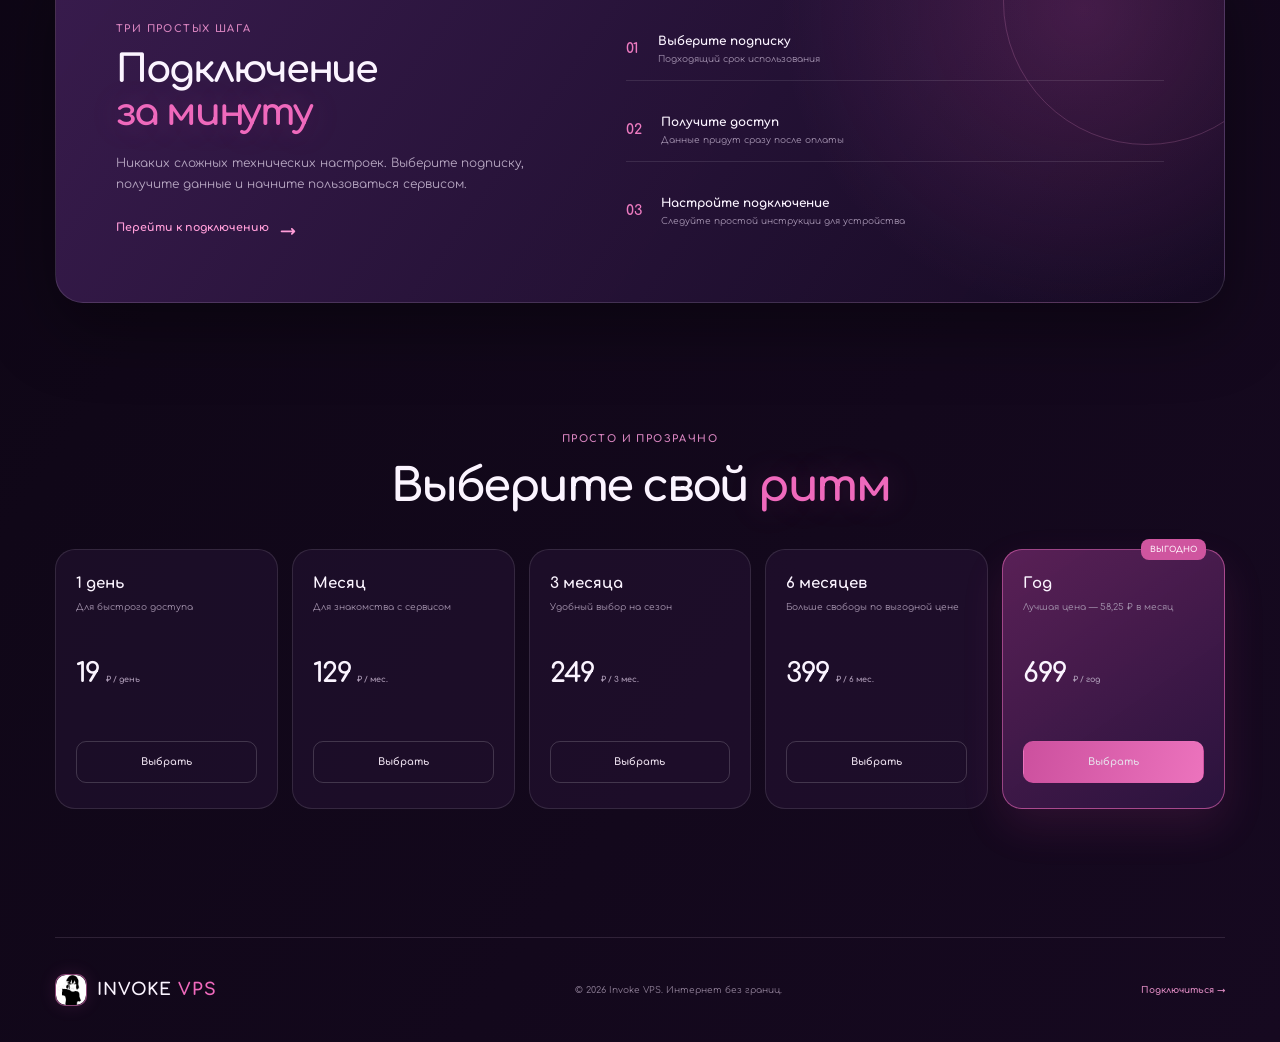
==== commit fb0e9527: "Update index.html" ====
--- a/index.html
+++ b/index.html
@@ -9,7 +9,7 @@
     content="Invoke VPS — быстрый, приватный и безопасный сервис доступа к серверам."
   >
   <title>Invoke VPS</title>
-  <link rel="icon" type="image/png" sizes="32x32" href="assets/png/icon.jpg">
+  <link rel="icon" type="image/png" sizes="32x32" href="assets/png/logo-32.png">
 
   <link rel="preconnect" href="https://fonts.googleapis.com">
   <link rel="preconnect" href="https://fonts.gstatic.com" crossorigin>
